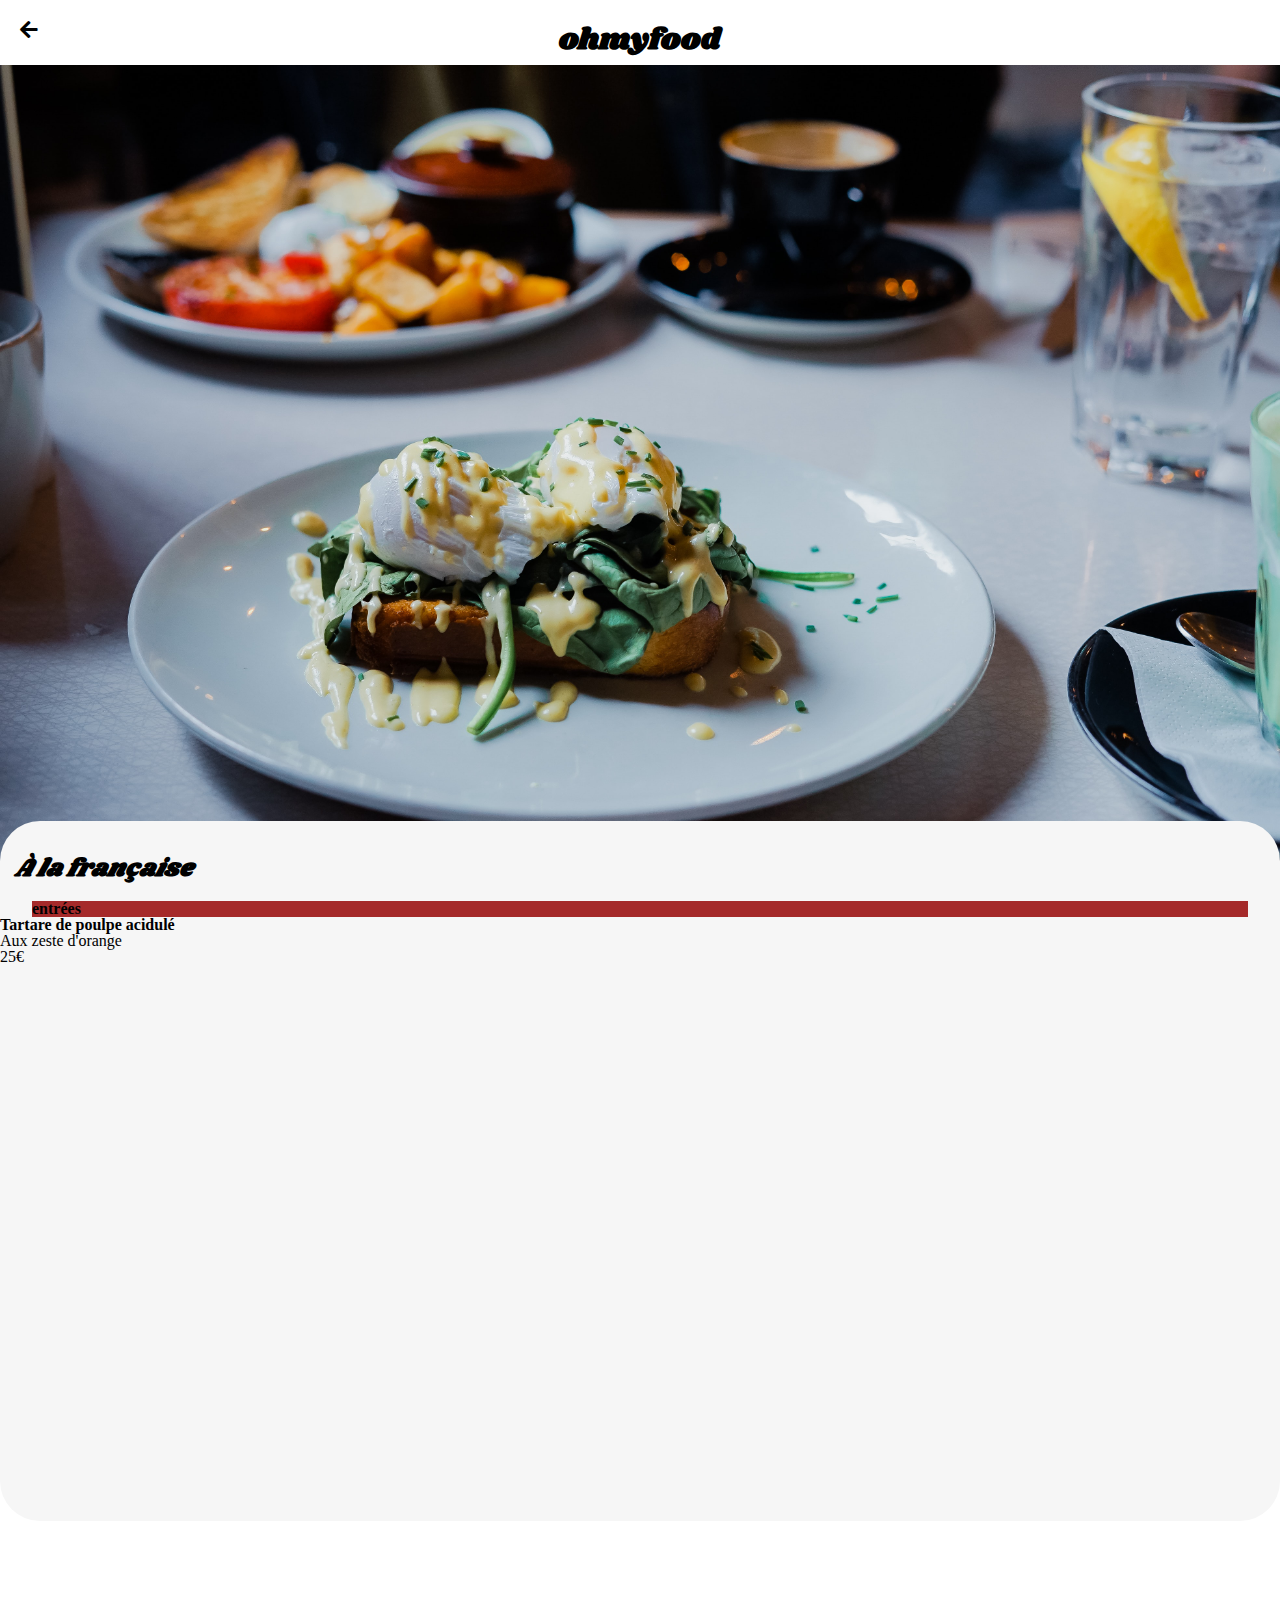
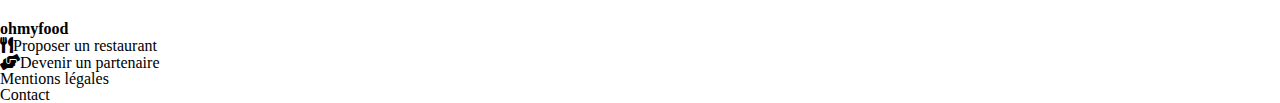
==== menu-1.html @ f383350e "--- Auto-Git Commit ---" ====
<!DOCTYPE html>
<html lang="en">
<head>
    <meta charset="UTF-8">
    <meta http-equiv="X-UA-Compatible" content="IE=edge">
    <meta name="viewport" content="width=device-width, initial-scale=1.0">
    <title>à la française</title>
    <link rel="stylesheet" href="./fa/css/all.css">
    <link rel="stylesheet" href="./reset.css">
    <link rel="stylesheet" href="./style1.css">
</head>
<body>
    <header>
        <a href="index.html"><i class="fas fa-arrow-left"></i></a>
        <h1>ohmyfood</h1>
    </header>
        <div class="banniere-image">
            <img src="./images/restaurants/toa-heftiba-DQKerTsQwi0-unsplash.jpg" alt="">
        </div>
        <main>
            <h2>à la française</h2>
            <div class="menu">
                <div class="entree">
                    <h3>entrées</h3>
                    <div class="tartare">
                        <h4>Tartare de poulpe acidulé</h4>
                        <p>Aux zeste d'orange</p>
                        <span>25€</span>
                    </div>
                    <div class="veloute"></div>
                    <div class="soupe"></div>
                </div>
                <div class="plat">
                    <div class="coquille"></div>
                    <div class="magret"></div>
                    <div class="pigeon"></div>
                </div>
                <div class="dessert">
                    <div class="petale"></div>
                    <div class="fondant"></div>
                    <div class="millefeuille"></div>
                </div>
            </div>
        </main>
        
            <footer>
                <h2>ohmyfood</h2>
                <ul>
                    <a href="#"><li> <i class='fas fa-utensils'></i>Proposer un restaurant</li></a>
                    <a href=""><li> <i class='fas fa-hands-helping'></i>Devenir un partenaire</li></a>
                    <a href=""><li>Mentions légales</li></a>
                    <a href=""><li>Contact</li></a>
                </ul>
        
            </footer>
        
    
</body>
</html>
---- style1.css ----
@font-face {
  font-family: "shirikhand";
  src: url(./font/Shrikhand-Regular.ttf);
}

@font-face {
  font-family: "Roboto-black";
  src: url(./font/Roboto-Black.ttf);
}

@font-face {
  font-family: "Roboto-blackitalic";
  src: url(./font/Roboto-BlackItalic.ttf);
}

@font-face {
  font-family: "Roboto-bold";
  src: url(./font/Roboto-Bold.ttf);
}

@font-face {
  font-family: "Roboto-bolditalic";
  src: url(./font/Roboto-BoldItalic.ttf);
}

@font-face {
  font-family: "Roboto-italic";
  src: url(./font/Roboto-Italic.ttf);
}

@font-face {
  font-family: "Roboto-light";
  src: url(./font/Roboto-Light.ttf);
}

@font-face {
  font-family: "Roboto-lightitalic";
  src: url(./font/Roboto-LightItalic.ttf);
}

@font-face {
  font-family: "Roboto-medium";
  src: url(./font/Roboto-Medium.ttf);
}

@font-face {
  font-family: "Roboto-mediumitalic";
  src: url(./font/Roboto-MediumItalic.ttf);
}

@font-face {
  font-family: "Roboto-regular";
  src: url(./font/Roboto-Regular.ttf);
}

@font-face {
  font-family: "Roboto-thin";
  src: url(./font/Roboto-Thin.ttf);
}

@font-face {
  font-family: "Roboto-thinitalic";
  src: url(./font/Roboto-ThinItalic.ttf);
}

a {
  text-decoration: none;
  color: black;
}

header {
  width: 100%;
  position: relative;
}

header h1 {
  font-family: "shirikhand";
  font-size: 30px;
  text-align: center;
  padding-top: 25px;
  padding-bottom: 10px;
}

header i {
  display: block;
  font-size: 20px;
  left: 20px;
  top: 20px;
  position: absolute;
}

div.banniere-image {
  width: 100%;
}

div.banniere-image img {
  width: 100%;
}

main {
  width: 100%;
  height: 700px;
  background-color: #f6f6f6;
  position: relative;
  top: -100px;
  border-radius: 40px;
}

main h2 {
  font-family: 'shirikhand';
  font-size: 25px;
  font-style: italic;
  padding-top: 35px;
  padding-left: 15px;
}

main h2::first-letter {
  text-transform: capitalize;
}

main .menu {
  margin-top: 20px;
}

main .menu .entree h3 {
  width: 95%;
  margin: 0 auto;
  background-color: brown;
}
/*# sourceMappingURL=style1.css.map */
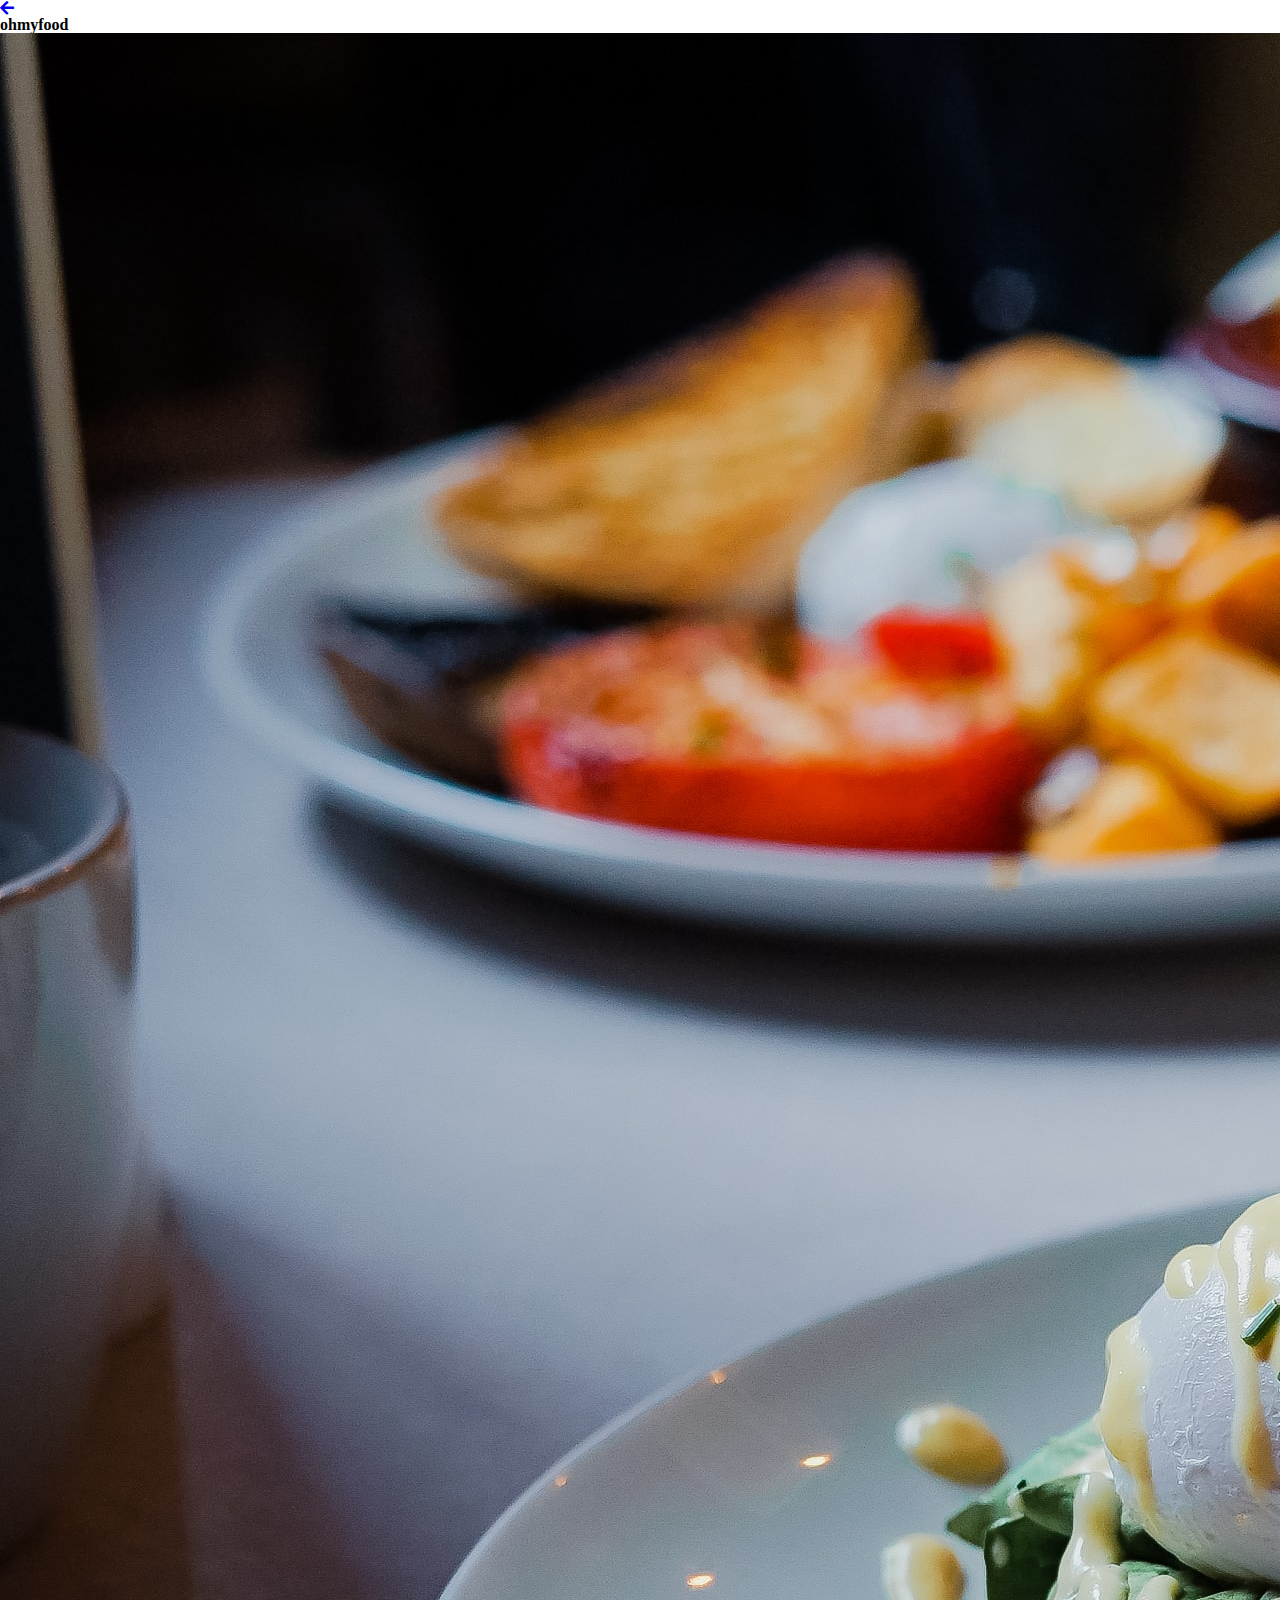
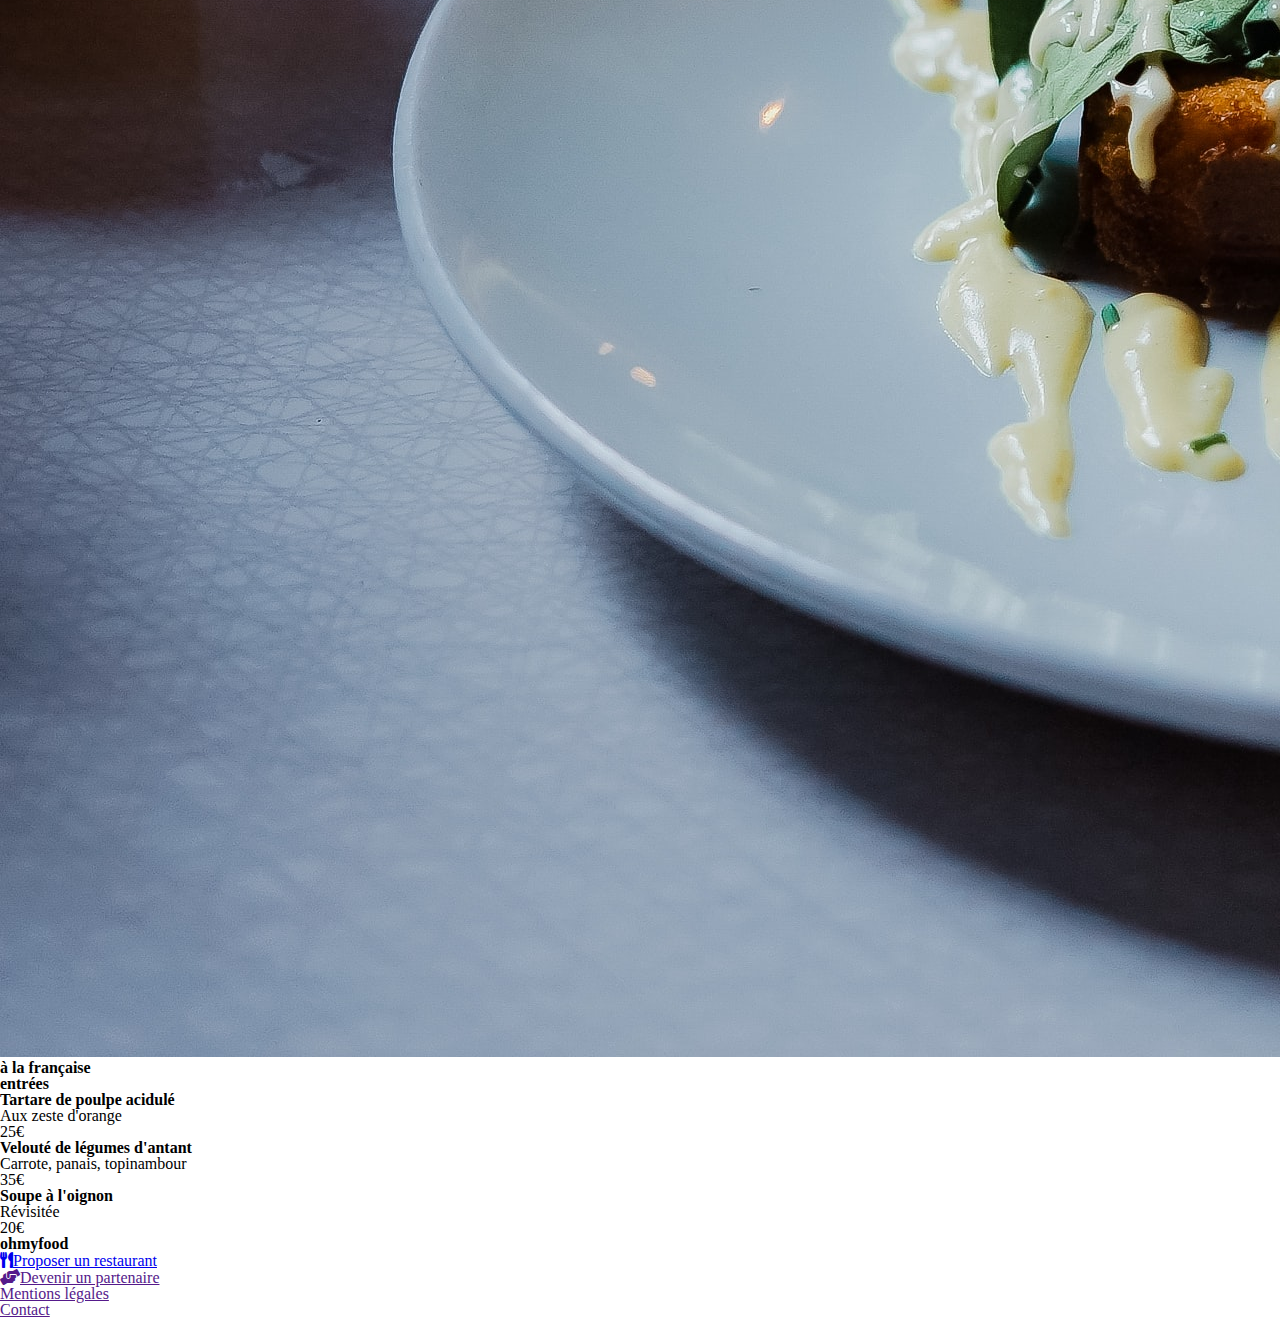
==== commit bb9a6428: "--- Auto-Git Commit ---" ====
--- a/menu-1.html
+++ b/menu-1.html
@@ -27,8 +27,16 @@
                         <p>Aux zeste d'orange</p>
                         <span>25€</span>
                     </div>
-                    <div class="veloute"></div>
-                    <div class="soupe"></div>
+                    <div class="veloute">
+                        <h4>Velouté de légumes d'antant</h4>
+                        <p>Carrote, panais, topinambour</p>
+                        <span>35€</span>
+                    </div>
+                    <div class="soupe">
+                        <h4>Soupe à l'oignon</h4>
+                        <p>Révisitée</p>
+                        <span>20€</span>
+                    </div>
                 </div>
                 <div class="plat">
                     <div class="coquille"></div>
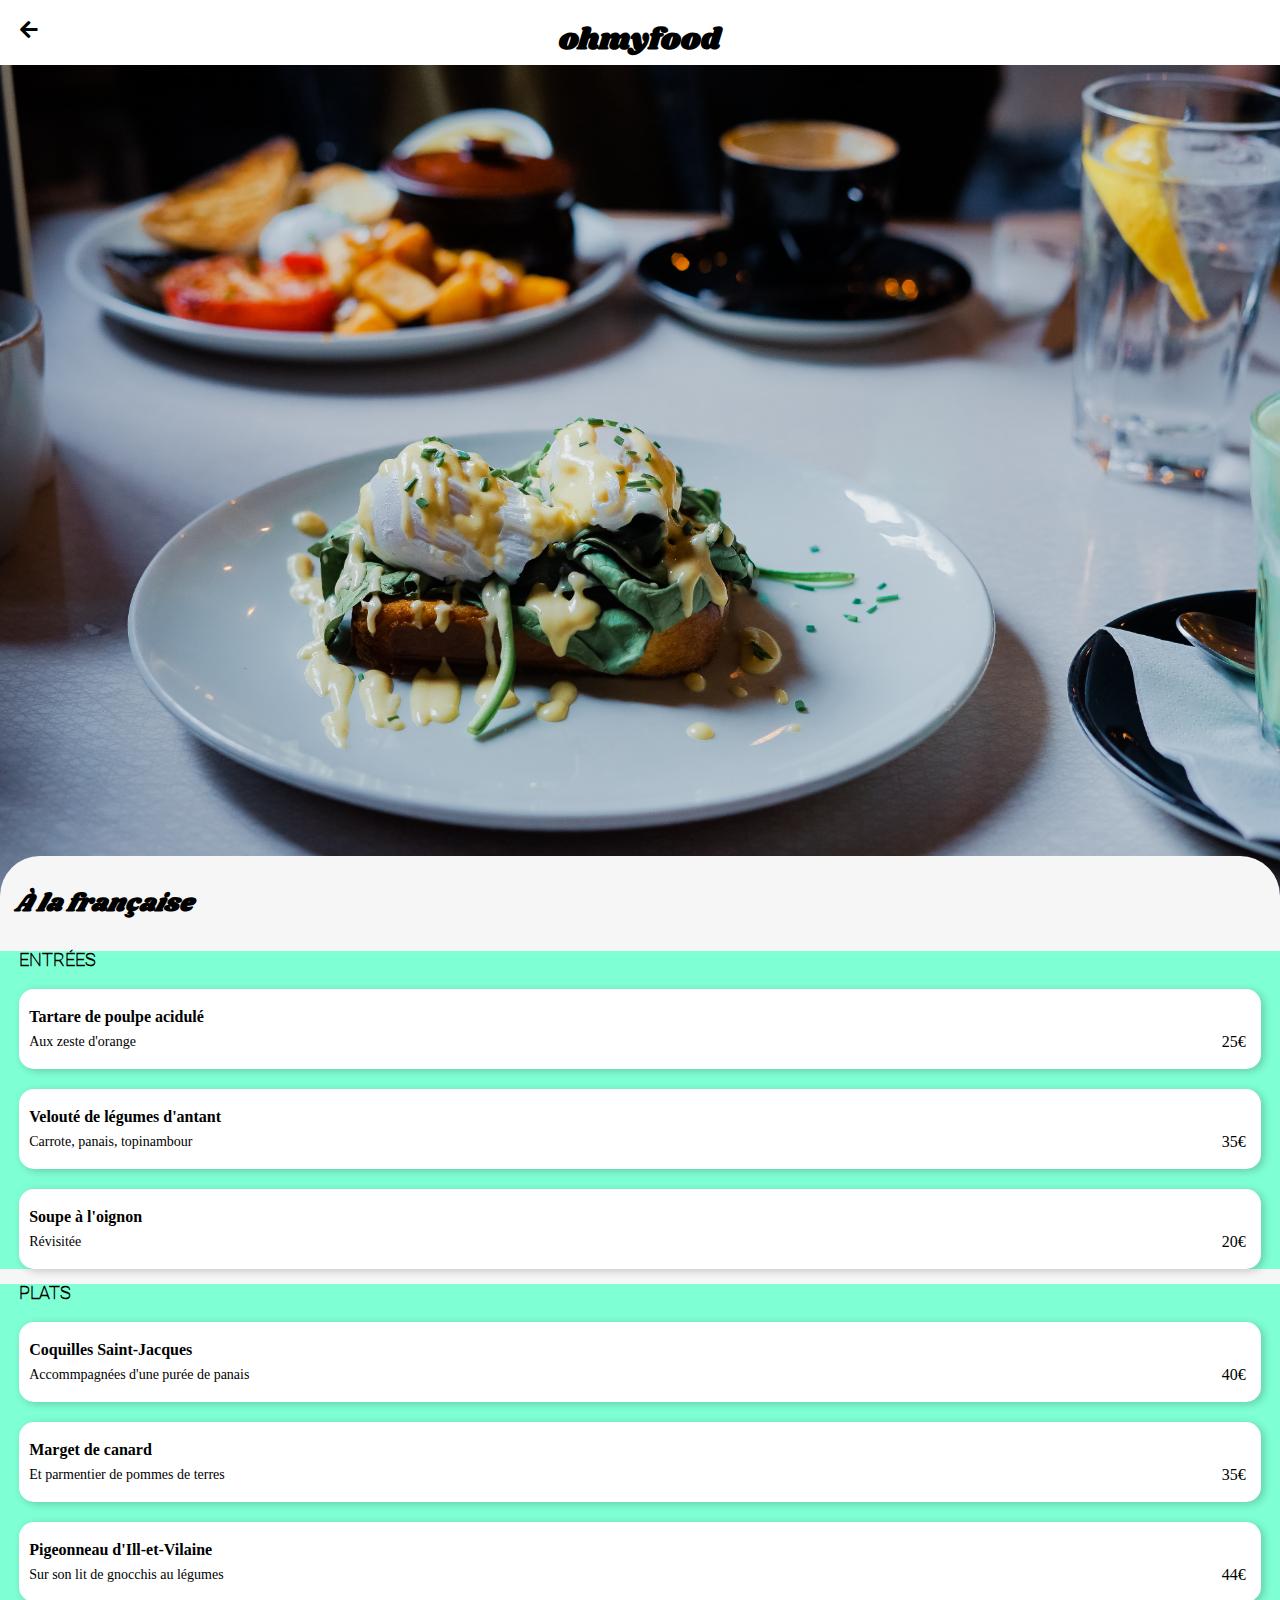
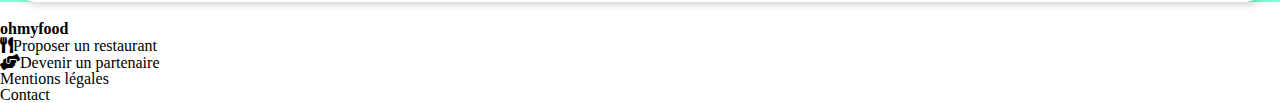
==== commit a6255b18: "--- Auto-Git Commit ---" ====
--- a/menu-1.html
+++ b/menu-1.html
@@ -22,26 +22,42 @@
             <div class="menu">
                 <div class="entree">
                     <h3>entrées</h3>
-                    <div class="tartare">
+                    <div class="first">
                         <h4>Tartare de poulpe acidulé</h4>
                         <p>Aux zeste d'orange</p>
                         <span>25€</span>
                     </div>
-                    <div class="veloute">
+                    <div class="second">
                         <h4>Velouté de légumes d'antant</h4>
                         <p>Carrote, panais, topinambour</p>
                         <span>35€</span>
                     </div>
-                    <div class="soupe">
+                    <div class="third">
                         <h4>Soupe à l'oignon</h4>
                         <p>Révisitée</p>
                         <span>20€</span>
                     </div>
                 </div>
                 <div class="plat">
-                    <div class="coquille"></div>
-                    <div class="magret"></div>
-                    <div class="pigeon"></div>
+                    <div class="coquille">
+                        <h3>PLATS</h3>
+                        <div class="first">
+                            <h4>Coquilles Saint-Jacques</h4>
+                            <p>Accommpagnées d'une purée de panais</p>
+                            <span>40€</span>
+                        </div>
+                        <div class="second">
+                            <h4>Marget de canard</h4>
+                            <p>Et parmentier de pommes de terres</p>
+                            <span>35€</span>
+                        </div>
+                        <div class="third">
+                            <h4>Pigeonneau d'Ill-et-Vilaine</h4>
+                            <p>Sur son lit de gnocchis au légumes</p>
+                            <span>44€</span>
+                        </div>
+                    </div>
+                    
                 </div>
                 <div class="dessert">
                     <div class="petale"></div>
--- a/style1.css
+++ b/style1.css
@@ -0,0 +1,171 @@
+@font-face {
+  font-family: "shirikhand";
+  src: url(./font/Shrikhand-Regular.ttf);
+}
+
+@font-face {
+  font-family: "Roboto-black";
+  src: url(./font/Roboto-Black.ttf);
+}
+
+@font-face {
+  font-family: "Roboto-blackitalic";
+  src: url(./font/Roboto-BlackItalic.ttf);
+}
+
+@font-face {
+  font-family: "Roboto-bold";
+  src: url(./font/Roboto-Bold.ttf);
+}
+
+@font-face {
+  font-family: "Roboto-bolditalic";
+  src: url(./font/Roboto-BoldItalic.ttf);
+}
+
+@font-face {
+  font-family: "Roboto-italic";
+  src: url(./font/Roboto-Italic.ttf);
+}
+
+@font-face {
+  font-family: "Roboto-light";
+  src: url(./font/Roboto-Light.ttf);
+}
+
+@font-face {
+  font-family: "Roboto-lightitalic";
+  src: url(./font/Roboto-LightItalic.ttf);
+}
+
+@font-face {
+  font-family: "Roboto-medium";
+  src: url(./font/Roboto-Medium.ttf);
+}
+
+@font-face {
+  font-family: "Roboto-mediumitalic";
+  src: url(./font/Roboto-MediumItalic.ttf);
+}
+
+@font-face {
+  font-family: "Roboto-regular";
+  src: url(./font/Roboto-Regular.ttf);
+}
+
+@font-face {
+  font-family: "Roboto-thin";
+  src: url(./font/Roboto-Thin.ttf);
+}
+
+@font-face {
+  font-family: "Roboto-thinitalic";
+  src: url(./font/Roboto-ThinItalic.ttf);
+}
+
+a {
+  text-decoration: none;
+  color: black;
+}
+
+header {
+  width: 100%;
+  position: relative;
+}
+
+header h1 {
+  font-family: "shirikhand";
+  font-size: 30px;
+  text-align: center;
+  padding-top: 25px;
+  padding-bottom: 10px;
+}
+
+header i {
+  display: block;
+  font-size: 20px;
+  left: 20px;
+  top: 20px;
+  position: absolute;
+}
+
+div.banniere-image {
+  width: 100%;
+}
+
+div.banniere-image img {
+  width: 100%;
+}
+
+main {
+  width: 100%;
+  height: 700px;
+  background-color: #f6f6f6;
+  position: relative;
+  top: -65px;
+  border-radius: 40px;
+}
+
+main h2 {
+  font-family: 'shirikhand';
+  font-size: 25px;
+  font-style: italic;
+  padding-top: 35px;
+  padding-left: 15px;
+}
+
+main h2::first-letter {
+  text-transform: capitalize;
+}
+
+main .menu {
+  margin-top: 35px;
+}
+
+main .menu .entree, main .menu .plat {
+  background-color: aquamarine;
+}
+
+main .menu .entree h3, main .menu .plat h3 {
+  width: 97%;
+  margin: 0 auto;
+  text-transform: uppercase;
+  font-family: 'Roboto-thin';
+  font-size: 18px;
+}
+
+main .menu .entree .first, main .menu .plat .first, main .menu .entree .second, main .menu .plat .second, main .menu .entree .third, main .menu .plat .third {
+  width: 97%;
+  background-color: #fff;
+  margin: 0 auto;
+  text-indent: 10px;
+  padding-top: 15px;
+  padding-bottom: 15px;
+  margin-top: 20px;
+  position: relative;
+  line-height: 25px;
+  border-radius: 15px;
+  -webkit-box-shadow: 3px 2px 8px rgba(0, 0, 0, 0.2);
+          box-shadow: 3px 2px 8px rgba(0, 0, 0, 0.2);
+  margin-bottom: 15px;
+}
+
+main .menu .entree .first h4, main .menu .plat .first h4, main .menu .entree .second h4, main .menu .plat .second h4, main .menu .entree .third h4, main .menu .plat .third h4 {
+  font-family: "riboto-black";
+  font-size: 16px;
+}
+
+main .menu .entree .first p, main .menu .plat .first p, main .menu .entree .second p, main .menu .plat .second p, main .menu .entree .third p, main .menu .plat .third p {
+  font-family: "riboto-thin";
+  font-size: 14px;
+}
+
+main .menu .entree .first span, main .menu .plat .first span, main .menu .entree .second span, main .menu .plat .second span, main .menu .entree .third span, main .menu .plat .third span {
+  display: block;
+  position: absolute;
+  top: 40px;
+  right: 15px;
+  font-size: 16px;
+  font-family: "riboto-thin";
+}
+/*# sourceMappingURL=style1.css.map */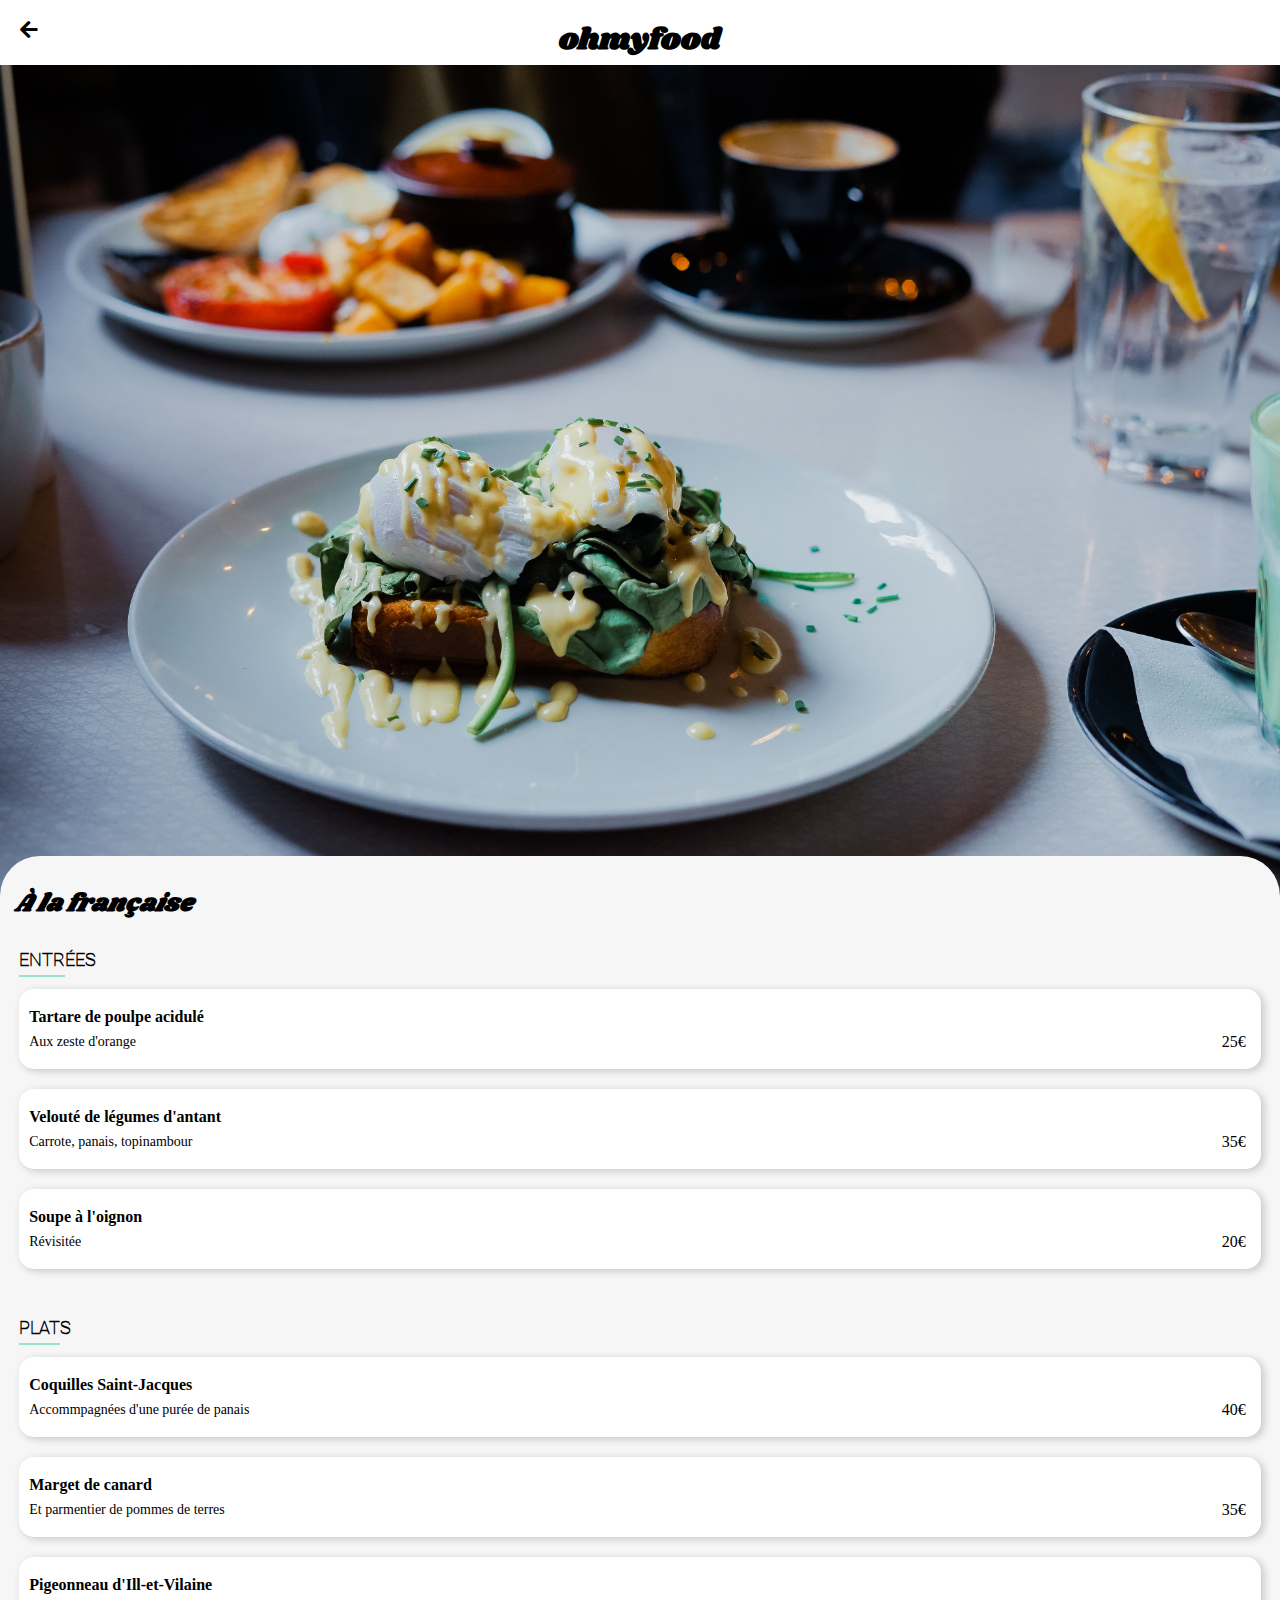
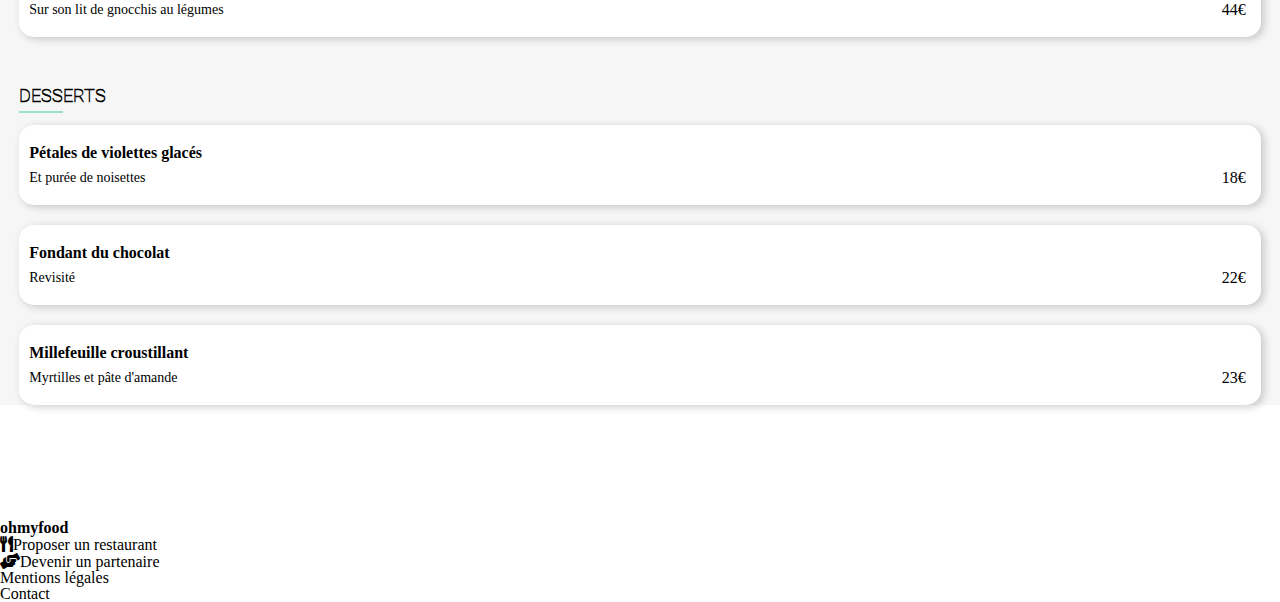
==== commit e10512b5: "--- Auto-Git Commit ---" ====
--- a/menu-1.html
+++ b/menu-1.html
@@ -21,7 +21,7 @@
             <h2>à la française</h2>
             <div class="menu">
                 <div class="entree">
-                    <h3>entrées</h3>
+                    <h3><span>entr</span>ées</h3>
                     <div class="first">
                         <h4>Tartare de poulpe acidulé</h4>
                         <p>Aux zeste d'orange</p>
@@ -40,7 +40,7 @@
                 </div>
                 <div class="plat">
                     <div class="coquille">
-                        <h3>PLATS</h3>
+                        <h3><span>PLAT</span>S</h3>
                         <div class="first">
                             <h4>Coquilles Saint-Jacques</h4>
                             <p>Accommpagnées d'une purée de panais</p>
@@ -60,9 +60,22 @@
                     
                 </div>
                 <div class="dessert">
-                    <div class="petale"></div>
-                    <div class="fondant"></div>
-                    <div class="millefeuille"></div>
+                    <h3><span>DESS</span>ERTS</h3>
+                    <div class="first">
+                        <h4>Pétales de violettes glacés </h4>
+                        <p>Et purée de noisettes</p>
+                        <span>18€</span>
+                    </div>
+                    <div class="second">
+                        <h4>Fondant du chocolat</h4>
+                        <p>Revisité</p>
+                        <span>22€</span>
+                    </div>
+                    <div class="third">
+                        <h4>Millefeuille croustillant</h4>
+                        <p>Myrtilles et pâte d'amande</p>
+                        <span>23€</span>
+                    </div>
                 </div>
             </div>
         </main>
--- a/style1.css
+++ b/style1.css
@@ -99,7 +99,6 @@
 
 main {
   width: 100%;
-  height: 700px;
   background-color: #f6f6f6;
   position: relative;
   top: -65px;
@@ -122,11 +121,12 @@
   margin-top: 35px;
 }
 
-main .menu .entree, main .menu .plat {
-  background-color: aquamarine;
+main .menu .entree, main .menu .plat, main .menu .dessert {
+  background-color: #f6f6f6;
+  margin-bottom: 50px;
 }
 
-main .menu .entree h3, main .menu .plat h3 {
+main .menu .entree h3, main .menu .plat h3, main .menu .dessert h3 {
   width: 97%;
   margin: 0 auto;
   text-transform: uppercase;
@@ -134,7 +134,12 @@
   font-size: 18px;
 }
 
-main .menu .entree .first, main .menu .plat .first, main .menu .entree .second, main .menu .plat .second, main .menu .entree .third, main .menu .plat .third {
+main .menu .entree h3 span, main .menu .plat h3 span, main .menu .dessert h3 span {
+  border-bottom: 2px solid #99E2D0;
+  padding-bottom: 5px;
+}
+
+main .menu .entree .first, main .menu .plat .first, main .menu .dessert .first, main .menu .entree .second, main .menu .plat .second, main .menu .dessert .second, main .menu .entree .third, main .menu .plat .third, main .menu .dessert .third {
   width: 97%;
   background-color: #fff;
   margin: 0 auto;
@@ -150,22 +155,22 @@
   margin-bottom: 15px;
 }
 
-main .menu .entree .first h4, main .menu .plat .first h4, main .menu .entree .second h4, main .menu .plat .second h4, main .menu .entree .third h4, main .menu .plat .third h4 {
+main .menu .entree .first h4, main .menu .plat .first h4, main .menu .dessert .first h4, main .menu .entree .second h4, main .menu .plat .second h4, main .menu .dessert .second h4, main .menu .entree .third h4, main .menu .plat .third h4, main .menu .dessert .third h4 {
   font-family: "riboto-black";
   font-size: 16px;
 }
 
-main .menu .entree .first p, main .menu .plat .first p, main .menu .entree .second p, main .menu .plat .second p, main .menu .entree .third p, main .menu .plat .third p {
+main .menu .entree .first p, main .menu .plat .first p, main .menu .dessert .first p, main .menu .entree .second p, main .menu .plat .second p, main .menu .dessert .second p, main .menu .entree .third p, main .menu .plat .third p, main .menu .dessert .third p {
   font-family: "riboto-thin";
   font-size: 14px;
 }
 
-main .menu .entree .first span, main .menu .plat .first span, main .menu .entree .second span, main .menu .plat .second span, main .menu .entree .third span, main .menu .plat .third span {
+main .menu .entree .first span, main .menu .plat .first span, main .menu .dessert .first span, main .menu .entree .second span, main .menu .plat .second span, main .menu .dessert .second span, main .menu .entree .third span, main .menu .plat .third span, main .menu .dessert .third span {
   display: block;
   position: absolute;
   top: 40px;
   right: 15px;
   font-size: 16px;
-  font-family: "riboto-thin";
+  font-family: "riboto-black";
 }
 /*# sourceMappingURL=style1.css.map */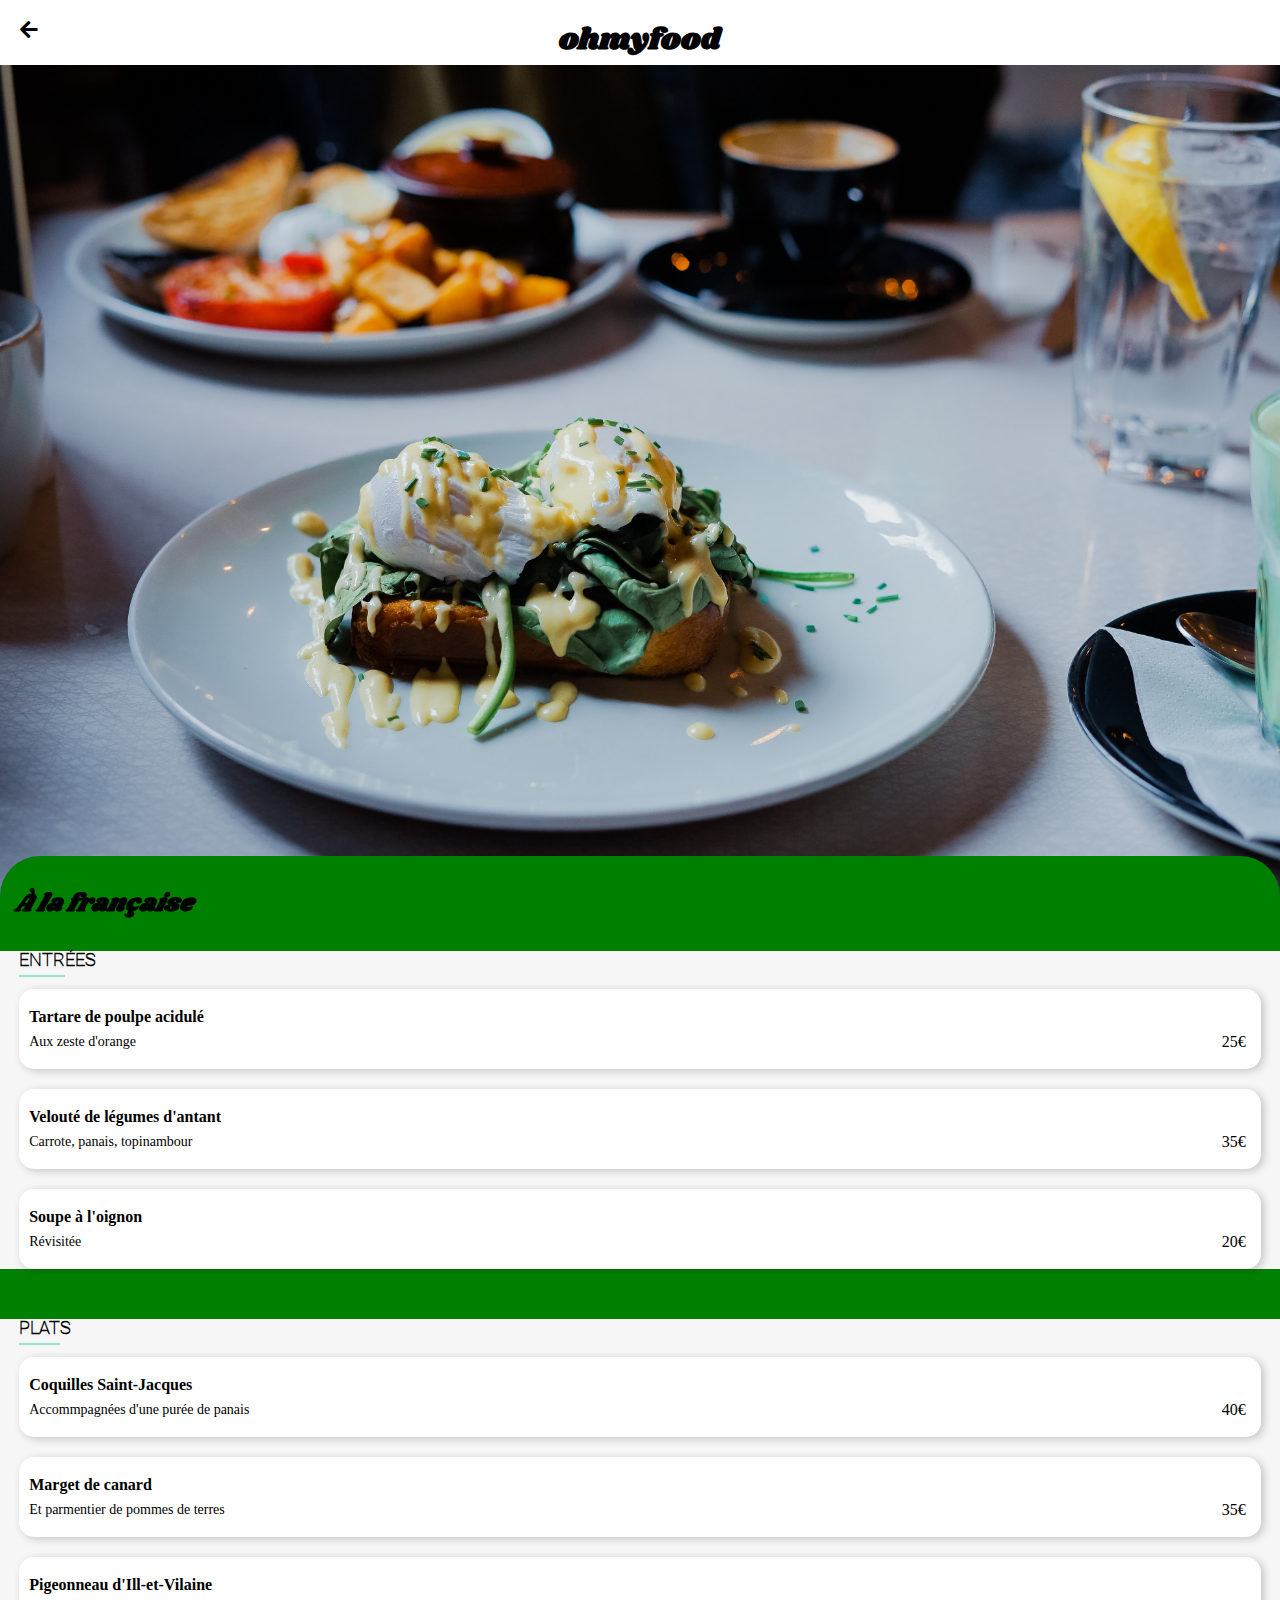
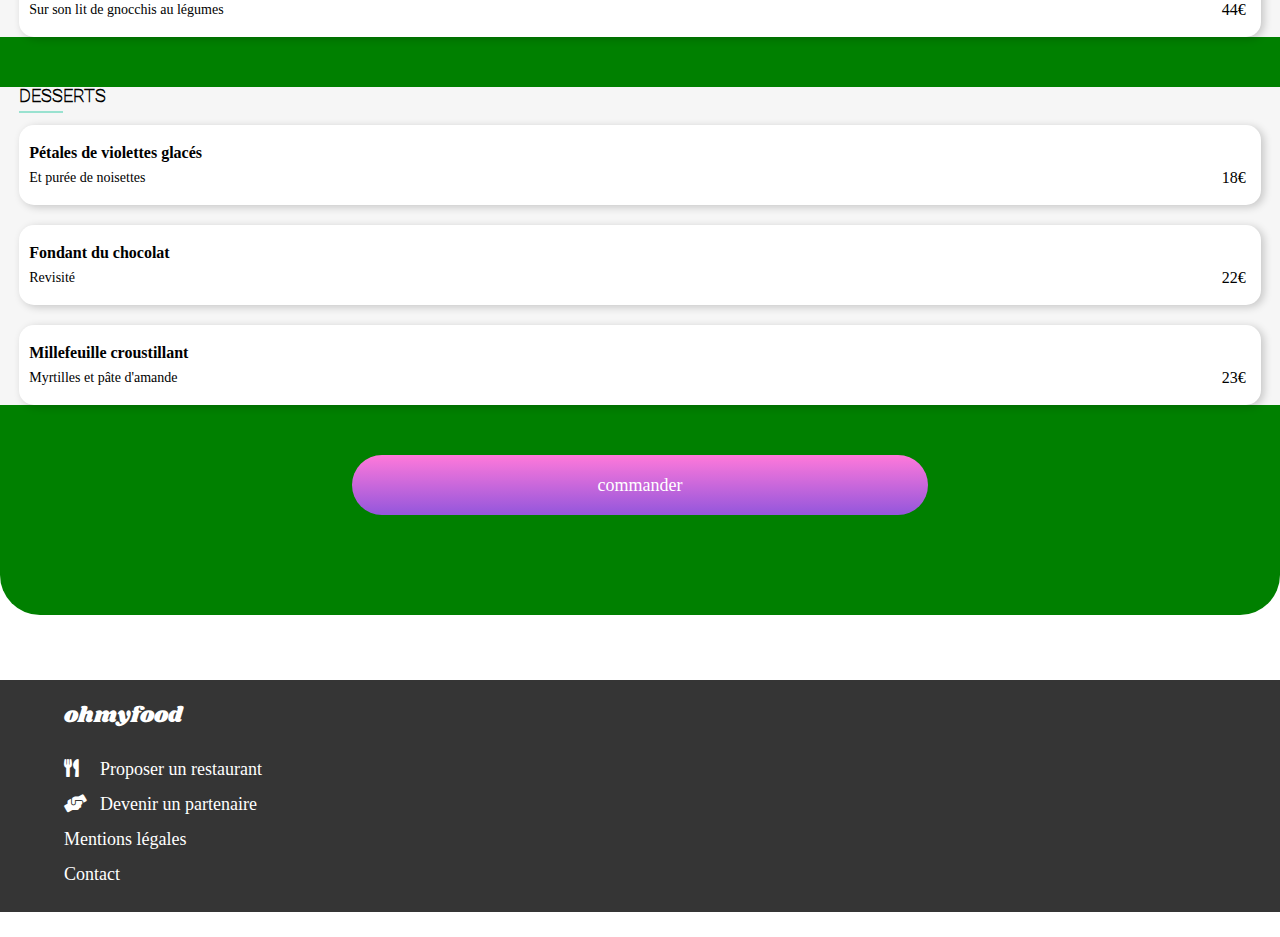
==== commit e0bbf325: "--- Auto-Git Commit ---" ====
--- a/menu-1.html
+++ b/menu-1.html
@@ -77,6 +77,9 @@
                         <span>23€</span>
                     </div>
                 </div>
+                <div class="button">
+                    <p>commander</p>
+                </div>
             </div>
         </main>
         
--- a/style1.css
+++ b/style1.css
@@ -99,10 +99,11 @@
 
 main {
   width: 100%;
-  background-color: #f6f6f6;
+  background-color: green;
   position: relative;
   top: -65px;
   border-radius: 40px;
+  padding-bottom: 100px;
 }
 
 main h2 {
@@ -173,4 +174,59 @@
   font-size: 16px;
   font-family: "riboto-black";
 }
+
+main .button {
+  width: 45%;
+  height: 60px;
+  background-color: #FF79DA;
+  margin: 0 auto;
+  text-align: center;
+  line-height: 60px;
+  border-radius: 40px;
+  font-family: "riboto-bold";
+  background: -webkit-gradient(linear, left top, left bottom, from(#FF79DA), to(#9356DC));
+  background: linear-gradient(180deg, #FF79DA, #9356DC);
+  color: white;
+  font-size: 18px;
+}
+
+footer {
+  width: 100%;
+  background-color: #353535;
+  margin: 0 auto;
+  color: #fff;
+  margin-top: 0px;
+  margin-bottom: 25px;
+  padding-bottom: 20px;
+}
+
+footer a {
+  color: #fff;
+}
+
+footer h2 {
+  font-family: 'shirikhand';
+  font-size: 22px;
+  font-weight: 200;
+  padding: 25px 0;
+  margin: 0 auto;
+  width: 90%;
+}
+
+footer ul {
+  width: 90%;
+  margin: 0 auto;
+  font-family: 'riboto-medium';
+  font-size: 18px;
+}
+
+footer ul li {
+  line-height: 35px;
+}
+
+footer ul li i {
+  display: inline-block;
+  width: 20px;
+  margin-right: 16px;
+}
 /*# sourceMappingURL=style1.css.map */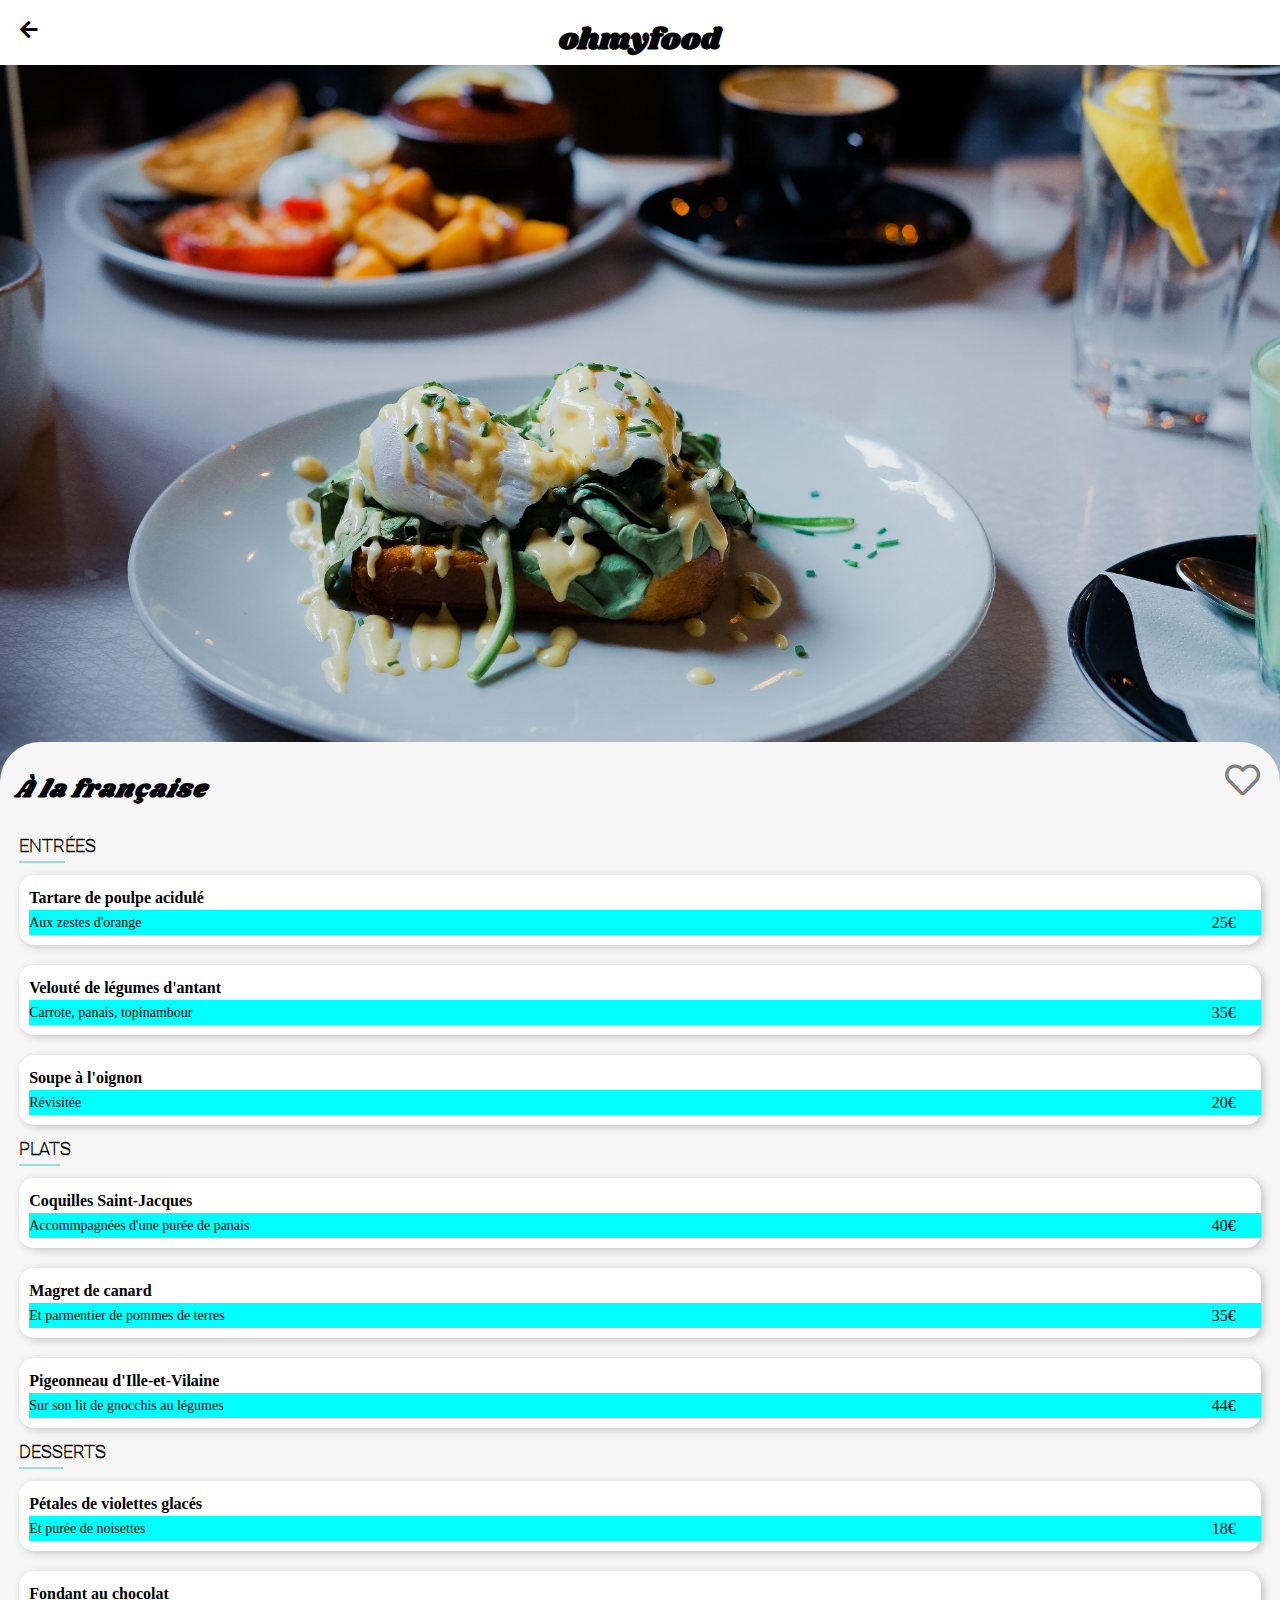
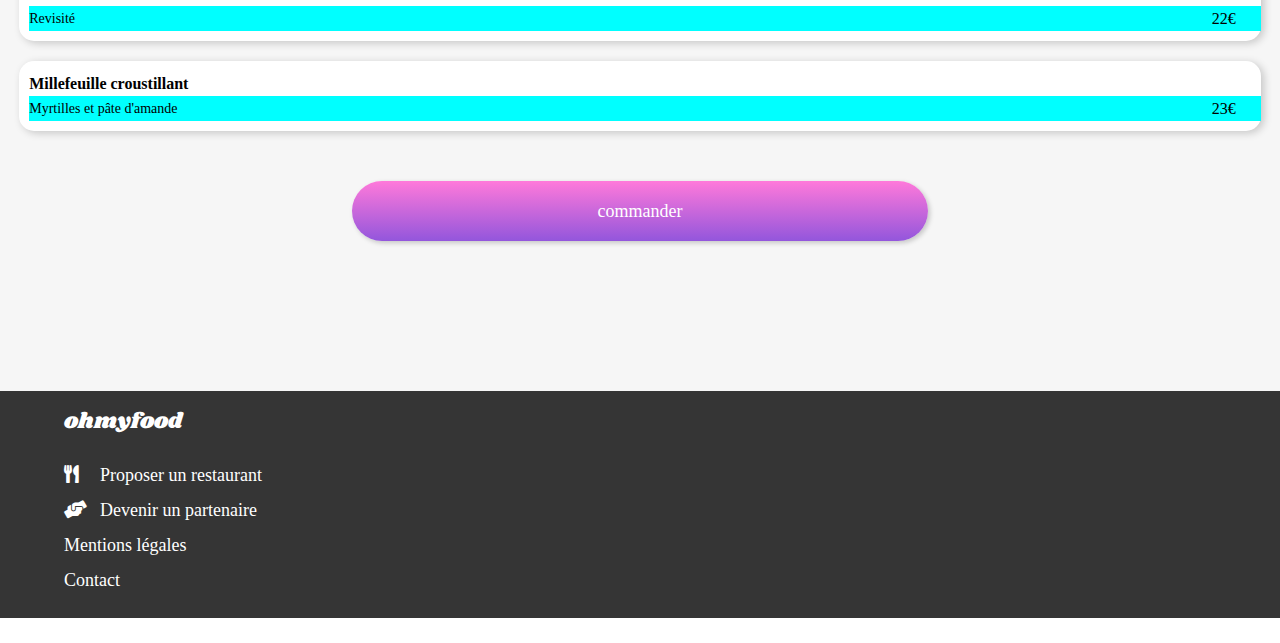
==== commit 33d545a9: "--- Auto-Git Commit ---" ====
--- a/menu-1.html
+++ b/menu-1.html
@@ -1,5 +1,6 @@
 <!DOCTYPE html>
 <html lang="en">
+
 <head>
     <meta charset="UTF-8">
     <meta http-equiv="X-UA-Compatible" content="IE=edge">
@@ -9,91 +10,139 @@
     <link rel="stylesheet" href="./reset.css">
     <link rel="stylesheet" href="./style1.css">
 </head>
+
 <body>
     <header>
         <a href="index.html"><i class="fas fa-arrow-left"></i></a>
         <h1>ohmyfood</h1>
     </header>
-        <div class="banniere-image">
-            <img src="./images/restaurants/toa-heftiba-DQKerTsQwi0-unsplash.jpg" alt="">
-        </div>
-        <main>
-            <h2>à la française</h2>
-            <div class="menu">
-                <div class="entree">
-                    <h3><span>entr</span>ées</h3>
-                    <div class="first">
+    <div class="banniere-image">
+        <img src="./images/restaurants/toa-heftiba-DQKerTsQwi0-unsplash.jpg" alt="">
+    </div>
+    <main>
+        <h2>à la française</h2>
+
+        <span class='heart'><i class="far fa-heart vide"></i></span>
+        <span class='heart'><i class="fas fa-heart solid"></i></span>
+        <div class="menu">
+            <div class="entree">
+                <h3><span>entr</span>ées</h3>
+                <div class="first">
+                    <div class="container_left">
                         <h4>Tartare de poulpe acidulé</h4>
-                        <p>Aux zeste d'orange</p>
-                        <span>25€</span>
+                        <div class="desc">
+                            <p>Aux zestes d'orange</p>
+                            <span>25€</span>
+                        </div>
                     </div>
-                    <div class="second">
+                    <div class="container_right"></div>
+                </div>
+                <div class="second">
+                    <div class="container_left">
                         <h4>Velouté de légumes d'antant</h4>
-                        <p>Carrote, panais, topinambour</p>
-                        <span>35€</span>
+                        <div class="desc">
+                            <p>Carrote, panais, topinambour</p>
+                            <span>35€</span>
+                        </div>
                     </div>
-                    <div class="third">
+                    <div class="container_right"></div>
+                </div>
+
+                <div class="third">
+                    <div class="container_left">
                         <h4>Soupe à l'oignon</h4>
-                        <p>Révisitée</p>
-                        <span>20€</span>
+                        <div class="desc">
+                            <p>Révisitée</p>
+                            <span>20€</span>
+                        </div>
                     </div>
+                    <div class="container_right"></div>
                 </div>
                 <div class="plat">
                     <div class="coquille">
                         <h3><span>PLAT</span>S</h3>
                         <div class="first">
-                            <h4>Coquilles Saint-Jacques</h4>
-                            <p>Accommpagnées d'une purée de panais</p>
-                            <span>40€</span>
+                            <div class="container_left">
+                                <h4>Coquilles Saint-Jacques</h4>
+                                <div class="desc">
+                                    <p>Accommpagnées d'une purée de panais</p>
+                                    <span>40€</span>
+                                </div>
+                            </div>
+                            <div class="container_right"></div>
                         </div>
                         <div class="second">
-                            <h4>Marget de canard</h4>
+                            <div class="container_left">
+                            <h4>Magret de canard</h4>
+                            <div class="desc">
                             <p>Et parmentier de pommes de terres</p>
-                            <span>35€</span>
+                            <span>35€</span></div></div>
+                            <div class="container_right"></div>
                         </div>
                         <div class="third">
-                            <h4>Pigeonneau d'Ill-et-Vilaine</h4>
+                            <div class="container_left">
+                            <h4>Pigeonneau d'Ille-et-Vilaine</h4>
+                            <div class="desc">
                             <p>Sur son lit de gnocchis au légumes</p>
-                            <span>44€</span>
+                            <span>44€</span></div>
                         </div>
+                        <div class="container_right"></div>
                     </div>
-                    
+
                 </div>
                 <div class="dessert">
                     <h3><span>DESS</span>ERTS</h3>
                     <div class="first">
+                        <div class="container_left">
                         <h4>Pétales de violettes glacés </h4>
+                        <div class="desc">
                         <p>Et purée de noisettes</p>
-                        <span>18€</span>
+                        <span>18€</span></div></div>
+                        <div class="container_right"></div>
                     </div>
                     <div class="second">
-                        <h4>Fondant du chocolat</h4>
+                        <div class="container_left">
+                        <h4>Fondant au chocolat</h4>
+                        <div class="desc">
                         <p>Revisité</p>
-                        <span>22€</span>
+                        <span>22€</span></div></div>
+                        <div class="container_right"></div>
                     </div>
                     <div class="third">
+                        <div class="container_left">
                         <h4>Millefeuille croustillant</h4>
+                        <div class="desc">
                         <p>Myrtilles et pâte d'amande</p>
-                        <span>23€</span>
+                        <span>23€</span></div></div>
+                        <div class="container_right"></div>
                     </div>
                 </div>
                 <div class="button">
                     <p>commander</p>
                 </div>
             </div>
-        </main>
-        
-            <footer>
-                <h2>ohmyfood</h2>
-                <ul>
-                    <a href="#"><li> <i class='fas fa-utensils'></i>Proposer un restaurant</li></a>
-                    <a href=""><li> <i class='fas fa-hands-helping'></i>Devenir un partenaire</li></a>
-                    <a href=""><li>Mentions légales</li></a>
-                    <a href=""><li>Contact</li></a>
-                </ul>
-        
-            </footer>
-        
-    
+    </main>
+
+    <footer>
+        <h2>ohmyfood</h2>
+        <ul>
+            <a href="#">
+                <li> <i class='fas fa-utensils'></i>Proposer un restaurant</li>
+            </a>
+            <a href="">
+                <li> <i class='fas fa-hands-helping'></i>Devenir un partenaire</li>
+            </a>
+            <a href="">
+                <li>Mentions légales</li>
+            </a>
+            <a href="">
+                <li>Contact</li>
+            </a>
+        </ul>
+
+    </footer>
+
+
 </body>
+
 </html>--- a/style1.css
+++ b/style1.css
@@ -91,19 +91,63 @@
 
 div.banniere-image {
   width: 100%;
+  position: relative;
+  background-color: rosybrown;
+}
+
+div.banniere-image::before {
+  content: "";
+  padding-top: 58%;
+  display: block;
 }
 
 div.banniere-image img {
-  width: 100%;
+  position: absolute;
+  width: 100%;
+  height: 100%;
+  -o-object-fit: cover;
+     object-fit: cover;
+  left: 0;
+  right: 0;
+  top: 0;
+  bottom: 0;
 }
 
 main {
   width: 100%;
-  background-color: green;
+  background-color: #f6f6f6;
   position: relative;
   top: -65px;
-  border-radius: 40px;
+  border-radius: 40px 40px 0 0;
   padding-bottom: 100px;
+}
+
+main span.heart i.vide {
+  position: absolute;
+  top: 20px;
+  right: 20px;
+  font-size: 35px;
+  color: grey;
+}
+
+main span.heart i.solid {
+  position: absolute;
+  top: 20px;
+  right: 20px;
+  font-size: 35px;
+  background: -webkit-gradient(linear, left top, left bottom, from(#FF79DA), to(#9356DC));
+  background: linear-gradient(to bottom, #FF79DA, #9356DC);
+  background-position-y: 80px;
+  background-repeat: no-repeat;
+  background-clip: text;
+  -webkit-background-clip: text;
+  color: transparent;
+  -webkit-transition: .5s ease-in-out;
+  transition: .5s ease-in-out;
+}
+
+main span.heart i.solid:hover {
+  background-position-y: 0;
 }
 
 main h2 {
@@ -112,6 +156,7 @@
   font-style: italic;
   padding-top: 35px;
   padding-left: 15px;
+  letter-spacing: 1px;
 }
 
 main h2::first-letter {
@@ -140,39 +185,57 @@
   padding-bottom: 5px;
 }
 
-main .menu .entree .first, main .menu .plat .first, main .menu .dessert .first, main .menu .entree .second, main .menu .plat .second, main .menu .dessert .second, main .menu .entree .third, main .menu .plat .third, main .menu .dessert .third {
+main .menu .entree .first, main .menu .plat .first, main .menu .dessert .first, main .menu .entree .second, main .menu .plat .second, main .menu .dessert .second, main .menu .entree .third, main .menu .plat .third, main .menu .dessert .third, main .menu .entree .forth, main .menu .plat .forth, main .menu .dessert .forth {
+  display: -webkit-box;
+  display: -ms-flexbox;
+  display: flex;
   width: 97%;
+  height: 70px;
+  -webkit-box-align: center;
+      -ms-flex-align: center;
+          align-items: center;
   background-color: #fff;
   margin: 0 auto;
-  text-indent: 10px;
-  padding-top: 15px;
-  padding-bottom: 15px;
   margin-top: 20px;
-  position: relative;
+  margin-bottom: 15px;
   line-height: 25px;
   border-radius: 15px;
   -webkit-box-shadow: 3px 2px 8px rgba(0, 0, 0, 0.2);
           box-shadow: 3px 2px 8px rgba(0, 0, 0, 0.2);
-  margin-bottom: 15px;
-}
-
-main .menu .entree .first h4, main .menu .plat .first h4, main .menu .dessert .first h4, main .menu .entree .second h4, main .menu .plat .second h4, main .menu .dessert .second h4, main .menu .entree .third h4, main .menu .plat .third h4, main .menu .dessert .third h4 {
+}
+
+main .menu .entree .first .container_left, main .menu .plat .first .container_left, main .menu .dessert .first .container_left, main .menu .entree .second .container_left, main .menu .plat .second .container_left, main .menu .dessert .second .container_left, main .menu .entree .third .container_left, main .menu .plat .third .container_left, main .menu .dessert .third .container_left, main .menu .entree .forth .container_left, main .menu .plat .forth .container_left, main .menu .dessert .forth .container_left {
+  width: 100%;
+  margin-left: 10px;
+}
+
+main .menu .entree .first .desc, main .menu .plat .first .desc, main .menu .dessert .first .desc, main .menu .entree .second .desc, main .menu .plat .second .desc, main .menu .dessert .second .desc, main .menu .entree .third .desc, main .menu .plat .third .desc, main .menu .dessert .third .desc, main .menu .entree .forth .desc, main .menu .plat .forth .desc, main .menu .dessert .forth .desc {
+  background-color: aqua;
+  display: -webkit-box;
+  display: -ms-flexbox;
+  display: flex;
+  -webkit-box-pack: justify;
+      -ms-flex-pack: justify;
+          justify-content: space-between;
+}
+
+main .menu .entree .first .desc h4, main .menu .plat .first .desc h4, main .menu .dessert .first .desc h4, main .menu .entree .second .desc h4, main .menu .plat .second .desc h4, main .menu .dessert .second .desc h4, main .menu .entree .third .desc h4, main .menu .plat .third .desc h4, main .menu .dessert .third .desc h4, main .menu .entree .forth .desc h4, main .menu .plat .forth .desc h4, main .menu .dessert .forth .desc h4 {
   font-family: "riboto-black";
   font-size: 16px;
-}
-
-main .menu .entree .first p, main .menu .plat .first p, main .menu .dessert .first p, main .menu .entree .second p, main .menu .plat .second p, main .menu .dessert .second p, main .menu .entree .third p, main .menu .plat .third p, main .menu .dessert .third p {
+  margin: 0 auto;
+}
+
+main .menu .entree .first .desc p, main .menu .plat .first .desc p, main .menu .dessert .first .desc p, main .menu .entree .second .desc p, main .menu .plat .second .desc p, main .menu .dessert .second .desc p, main .menu .entree .third .desc p, main .menu .plat .third .desc p, main .menu .dessert .third .desc p, main .menu .entree .forth .desc p, main .menu .plat .forth .desc p, main .menu .dessert .forth .desc p {
   font-family: "riboto-thin";
   font-size: 14px;
 }
 
-main .menu .entree .first span, main .menu .plat .first span, main .menu .dessert .first span, main .menu .entree .second span, main .menu .plat .second span, main .menu .dessert .second span, main .menu .entree .third span, main .menu .plat .third span, main .menu .dessert .third span {
+main .menu .entree .first .desc span, main .menu .plat .first .desc span, main .menu .dessert .first .desc span, main .menu .entree .second .desc span, main .menu .plat .second .desc span, main .menu .dessert .second .desc span, main .menu .entree .third .desc span, main .menu .plat .third .desc span, main .menu .dessert .third .desc span, main .menu .entree .forth .desc span, main .menu .plat .forth .desc span, main .menu .dessert .forth .desc span {
   display: block;
-  position: absolute;
-  top: 40px;
-  right: 15px;
   font-size: 16px;
   font-family: "riboto-black";
+  margin-right: 25px;
+  margin-left: 15px;
 }
 
 main .button {
@@ -188,6 +251,15 @@
   background: linear-gradient(180deg, #FF79DA, #9356DC);
   color: white;
   font-size: 18px;
+  -webkit-box-shadow: 2px 2px 5px rgba(0, 0, 0, 0.2);
+          box-shadow: 2px 2px 5px rgba(0, 0, 0, 0.2);
+}
+
+main .button:hover {
+  background: -webkit-gradient(linear, left top, left bottom, from(#fface8), to(#ae80e5));
+  background: linear-gradient(180deg, #fface8, #ae80e5);
+  -webkit-box-shadow: 2px 2px 5px rgba(0, 0, 0, 0.6);
+          box-shadow: 2px 2px 5px rgba(0, 0, 0, 0.6);
 }
 
 footer {
@@ -195,7 +267,7 @@
   background-color: #353535;
   margin: 0 auto;
   color: #fff;
-  margin-top: 0px;
+  margin-top: -70px;
   margin-bottom: 25px;
   padding-bottom: 20px;
 }
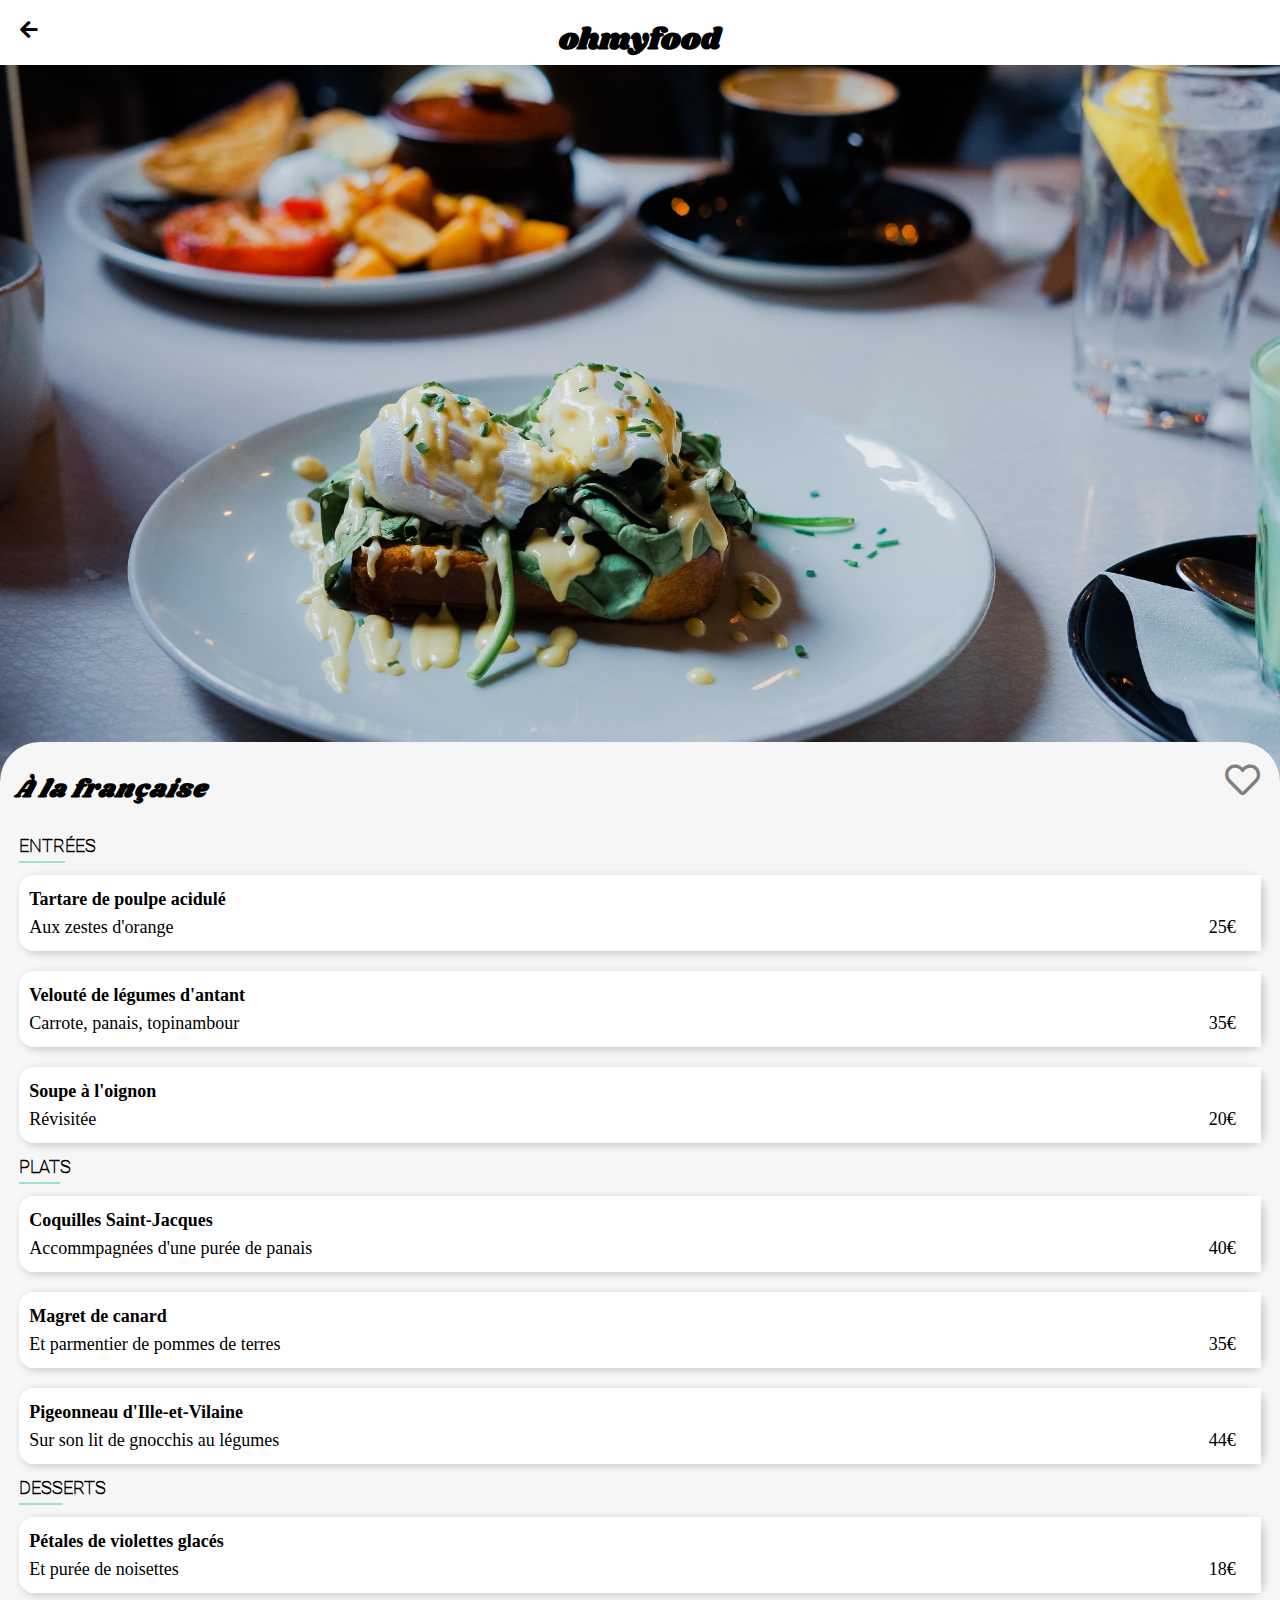
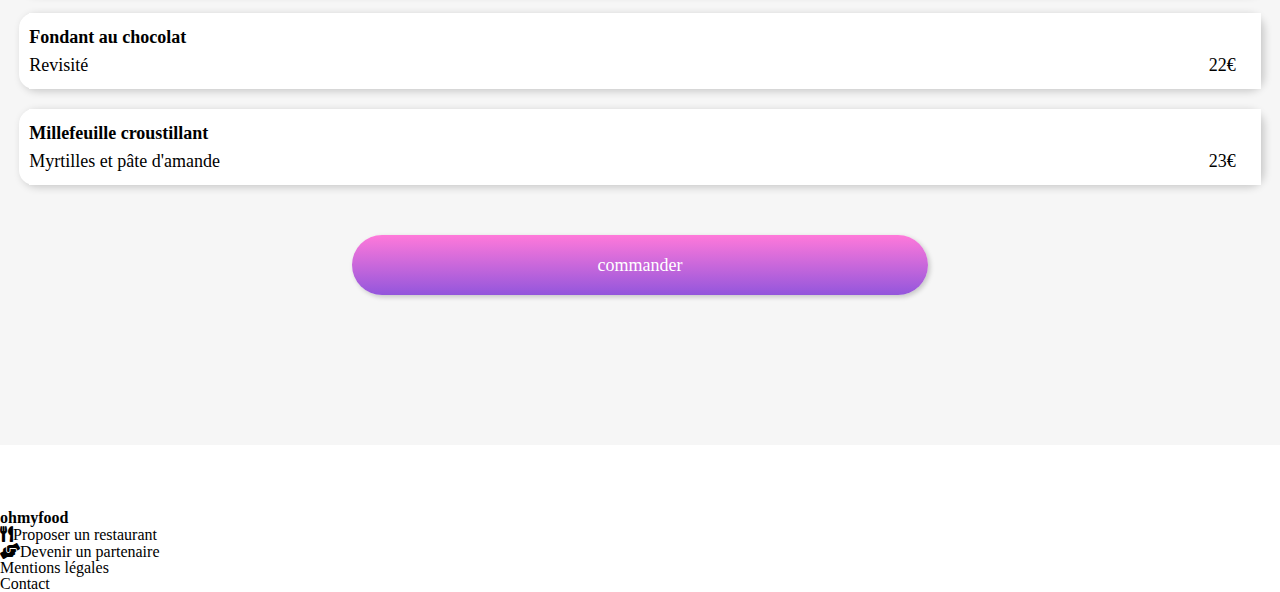
==== commit 75b68d88: "--- Auto-Git Commit ---" ====
--- a/menu-1.html
+++ b/menu-1.html
@@ -35,7 +35,9 @@
                             <span>25€</span>
                         </div>
                     </div>
-                    <div class="container_right"></div>
+                    <div class="container_right">
+                        <i class="fas fa-check"></i>
+                    </div>
                 </div>
                 <div class="second">
                     <div class="container_left">
--- a/style1.css
+++ b/style1.css
@@ -167,12 +167,12 @@
   margin-top: 35px;
 }
 
-main .menu .entree, main .menu .plat, main .menu .dessert {
+main .menu .entree, main .menu .entree .plat, main .menu .entree .dessert {
   background-color: #f6f6f6;
   margin-bottom: 50px;
 }
 
-main .menu .entree h3, main .menu .plat h3, main .menu .dessert h3 {
+main .menu .entree h3, main .menu .entree .plat h3, main .menu .entree .dessert h3 {
   width: 97%;
   margin: 0 auto;
   text-transform: uppercase;
@@ -180,37 +180,44 @@
   font-size: 18px;
 }
 
-main .menu .entree h3 span, main .menu .plat h3 span, main .menu .dessert h3 span {
+main .menu .entree h3 span, main .menu .entree .plat h3 span, main .menu .entree .dessert h3 span {
   border-bottom: 2px solid #99E2D0;
   padding-bottom: 5px;
 }
 
-main .menu .entree .first, main .menu .plat .first, main .menu .dessert .first, main .menu .entree .second, main .menu .plat .second, main .menu .dessert .second, main .menu .entree .third, main .menu .plat .third, main .menu .dessert .third, main .menu .entree .forth, main .menu .plat .forth, main .menu .dessert .forth {
+main .menu .entree .first, main .menu .entree .second, main .menu .entree .third, main .menu .entree .forth {
   display: -webkit-box;
   display: -ms-flexbox;
   display: flex;
   width: 97%;
-  height: 70px;
-  -webkit-box-align: center;
-      -ms-flex-align: center;
-          align-items: center;
   background-color: #fff;
   margin: 0 auto;
   margin-top: 20px;
   margin-bottom: 15px;
-  line-height: 25px;
   border-radius: 15px;
   -webkit-box-shadow: 3px 2px 8px rgba(0, 0, 0, 0.2);
           box-shadow: 3px 2px 8px rgba(0, 0, 0, 0.2);
-}
-
-main .menu .entree .first .container_left, main .menu .plat .first .container_left, main .menu .dessert .first .container_left, main .menu .entree .second .container_left, main .menu .plat .second .container_left, main .menu .dessert .second .container_left, main .menu .entree .third .container_left, main .menu .plat .third .container_left, main .menu .dessert .third .container_left, main .menu .entree .forth .container_left, main .menu .plat .forth .container_left, main .menu .dessert .forth .container_left {
+  font-size: 18px;
+}
+
+main .menu .entree .first .container_left, main .menu .entree .second .container_left, main .menu .entree .third .container_left, main .menu .entree .forth .container_left {
   width: 100%;
   margin-left: 10px;
-}
-
-main .menu .entree .first .desc, main .menu .plat .first .desc, main .menu .dessert .first .desc, main .menu .entree .second .desc, main .menu .plat .second .desc, main .menu .dessert .second .desc, main .menu .entree .third .desc, main .menu .plat .third .desc, main .menu .dessert .third .desc, main .menu .entree .forth .desc, main .menu .plat .forth .desc, main .menu .dessert .forth .desc {
-  background-color: aqua;
+  background-color: #fff;
+  -webkit-transform-origin: right;
+          transform-origin: right;
+  -webkit-transition: .5s;
+  transition: .5s;
+  padding-top: 15px;
+  padding-bottom: 15px;
+}
+
+main .menu .entree .first .container_left h4, main .menu .entree .second .container_left h4, main .menu .entree .third .container_left h4, main .menu .entree .forth .container_left h4 {
+  font-family: "riboto-black";
+  margin-bottom: 10px;
+}
+
+main .menu .entree .first .container_left .desc, main .menu .entree .second .container_left .desc, main .menu .entree .third .container_left .desc, main .menu .entree .forth .container_left .desc {
   display: -webkit-box;
   display: -ms-flexbox;
   display: flex;
@@ -219,26 +226,73 @@
           justify-content: space-between;
 }
 
-main .menu .entree .first .desc h4, main .menu .plat .first .desc h4, main .menu .dessert .first .desc h4, main .menu .entree .second .desc h4, main .menu .plat .second .desc h4, main .menu .dessert .second .desc h4, main .menu .entree .third .desc h4, main .menu .plat .third .desc h4, main .menu .dessert .third .desc h4, main .menu .entree .forth .desc h4, main .menu .plat .forth .desc h4, main .menu .dessert .forth .desc h4 {
-  font-family: "riboto-black";
-  font-size: 16px;
-  margin: 0 auto;
-}
-
-main .menu .entree .first .desc p, main .menu .plat .first .desc p, main .menu .dessert .first .desc p, main .menu .entree .second .desc p, main .menu .plat .second .desc p, main .menu .dessert .second .desc p, main .menu .entree .third .desc p, main .menu .plat .third .desc p, main .menu .dessert .third .desc p, main .menu .entree .forth .desc p, main .menu .plat .forth .desc p, main .menu .dessert .forth .desc p {
+main .menu .entree .first .container_left .desc p, main .menu .entree .second .container_left .desc p, main .menu .entree .third .container_left .desc p, main .menu .entree .forth .container_left .desc p {
   font-family: "riboto-thin";
-  font-size: 14px;
-}
-
-main .menu .entree .first .desc span, main .menu .plat .first .desc span, main .menu .dessert .first .desc span, main .menu .entree .second .desc span, main .menu .plat .second .desc span, main .menu .dessert .second .desc span, main .menu .entree .third .desc span, main .menu .plat .third .desc span, main .menu .dessert .third .desc span, main .menu .entree .forth .desc span, main .menu .plat .forth .desc span, main .menu .dessert .forth .desc span {
+}
+
+main .menu .entree .first .container_left .desc span, main .menu .entree .second .container_left .desc span, main .menu .entree .third .container_left .desc span, main .menu .entree .forth .container_left .desc span {
   display: block;
-  font-size: 16px;
   font-family: "riboto-black";
   margin-right: 25px;
   margin-left: 15px;
 }
 
-main .button {
+main .menu .entree .first .container_right, main .menu .entree .second .container_right, main .menu .entree .third .container_right, main .menu .entree .forth .container_right {
+  width: 0;
+  -webkit-transform: scaleX(1);
+          transform: scaleX(1);
+  -webkit-transform-origin: right;
+          transform-origin: right;
+  background-color: #99E2D0;
+  -webkit-transition: .5s;
+  transition: .5s;
+  display: -webkit-box;
+  display: -ms-flexbox;
+  display: flex;
+  -webkit-box-pack: center;
+      -ms-flex-pack: center;
+          justify-content: center;
+  -webkit-box-align: center;
+      -ms-flex-align: center;
+          align-items: center;
+}
+
+main .menu .entree .first .container_right i, main .menu .entree .second .container_right i, main .menu .entree .third .container_right i, main .menu .entree .forth .container_right i {
+  display: none;
+  width: 50px;
+  height: 50px;
+  background-color: red;
+  text-align: center;
+  line-height: 50px;
+  border-radius: 50%;
+  -webkit-transform: rotate(0);
+          transform: rotate(0);
+  -webkit-transition: 1s;
+  transition: 1s;
+  font-size: 30px;
+  background-color: #fff;
+  color: #99E2D0;
+}
+
+main .menu .entree .first:active .container_left, main .menu .entree .second:active .container_left, main .menu .entree .third:active .container_left, main .menu .entree .forth:active .container_left {
+  width: 65%;
+}
+
+main .menu .entree .first:active .container_left h4, main .menu .entree .second:active .container_left h4, main .menu .entree .third:active .container_left h4, main .menu .entree .forth:active .container_left h4, main .menu .entree .first:active .container_left p, main .menu .entree .second:active .container_left p, main .menu .entree .third:active .container_left p, main .menu .entree .forth:active .container_left p {
+  white-space: nowrap;
+  text-overflow: ellipsis;
+  overflow: hidden;
+}
+
+main .menu .entree .first:active .container_right, main .menu .entree .second:active .container_right, main .menu .entree .third:active .container_right, main .menu .entree .forth:active .container_right {
+  width: 35%;
+}
+
+main .menu .entree .first:active .container_right i, main .menu .entree .second:active .container_right i, main .menu .entree .third:active .container_right i, main .menu .entree .forth:active .container_right i {
+  display: block;
+}
+
+main .menu .entree .button {
   width: 45%;
   height: 60px;
   background-color: #FF79DA;
@@ -255,14 +309,14 @@
           box-shadow: 2px 2px 5px rgba(0, 0, 0, 0.2);
 }
 
-main .button:hover {
+main .menu .entree .button:hover {
   background: -webkit-gradient(linear, left top, left bottom, from(#fface8), to(#ae80e5));
   background: linear-gradient(180deg, #fface8, #ae80e5);
   -webkit-box-shadow: 2px 2px 5px rgba(0, 0, 0, 0.6);
           box-shadow: 2px 2px 5px rgba(0, 0, 0, 0.6);
 }
 
-footer {
+main .menu footer {
   width: 100%;
   background-color: #353535;
   margin: 0 auto;
@@ -272,11 +326,11 @@
   padding-bottom: 20px;
 }
 
-footer a {
+main .menu footer a {
   color: #fff;
 }
 
-footer h2 {
+main .menu footer h2 {
   font-family: 'shirikhand';
   font-size: 22px;
   font-weight: 200;
@@ -285,18 +339,18 @@
   width: 90%;
 }
 
-footer ul {
+main .menu footer ul {
   width: 90%;
   margin: 0 auto;
   font-family: 'riboto-medium';
   font-size: 18px;
 }
 
-footer ul li {
+main .menu footer ul li {
   line-height: 35px;
 }
 
-footer ul li i {
+main .menu footer ul li i {
   display: inline-block;
   width: 20px;
   margin-right: 16px;
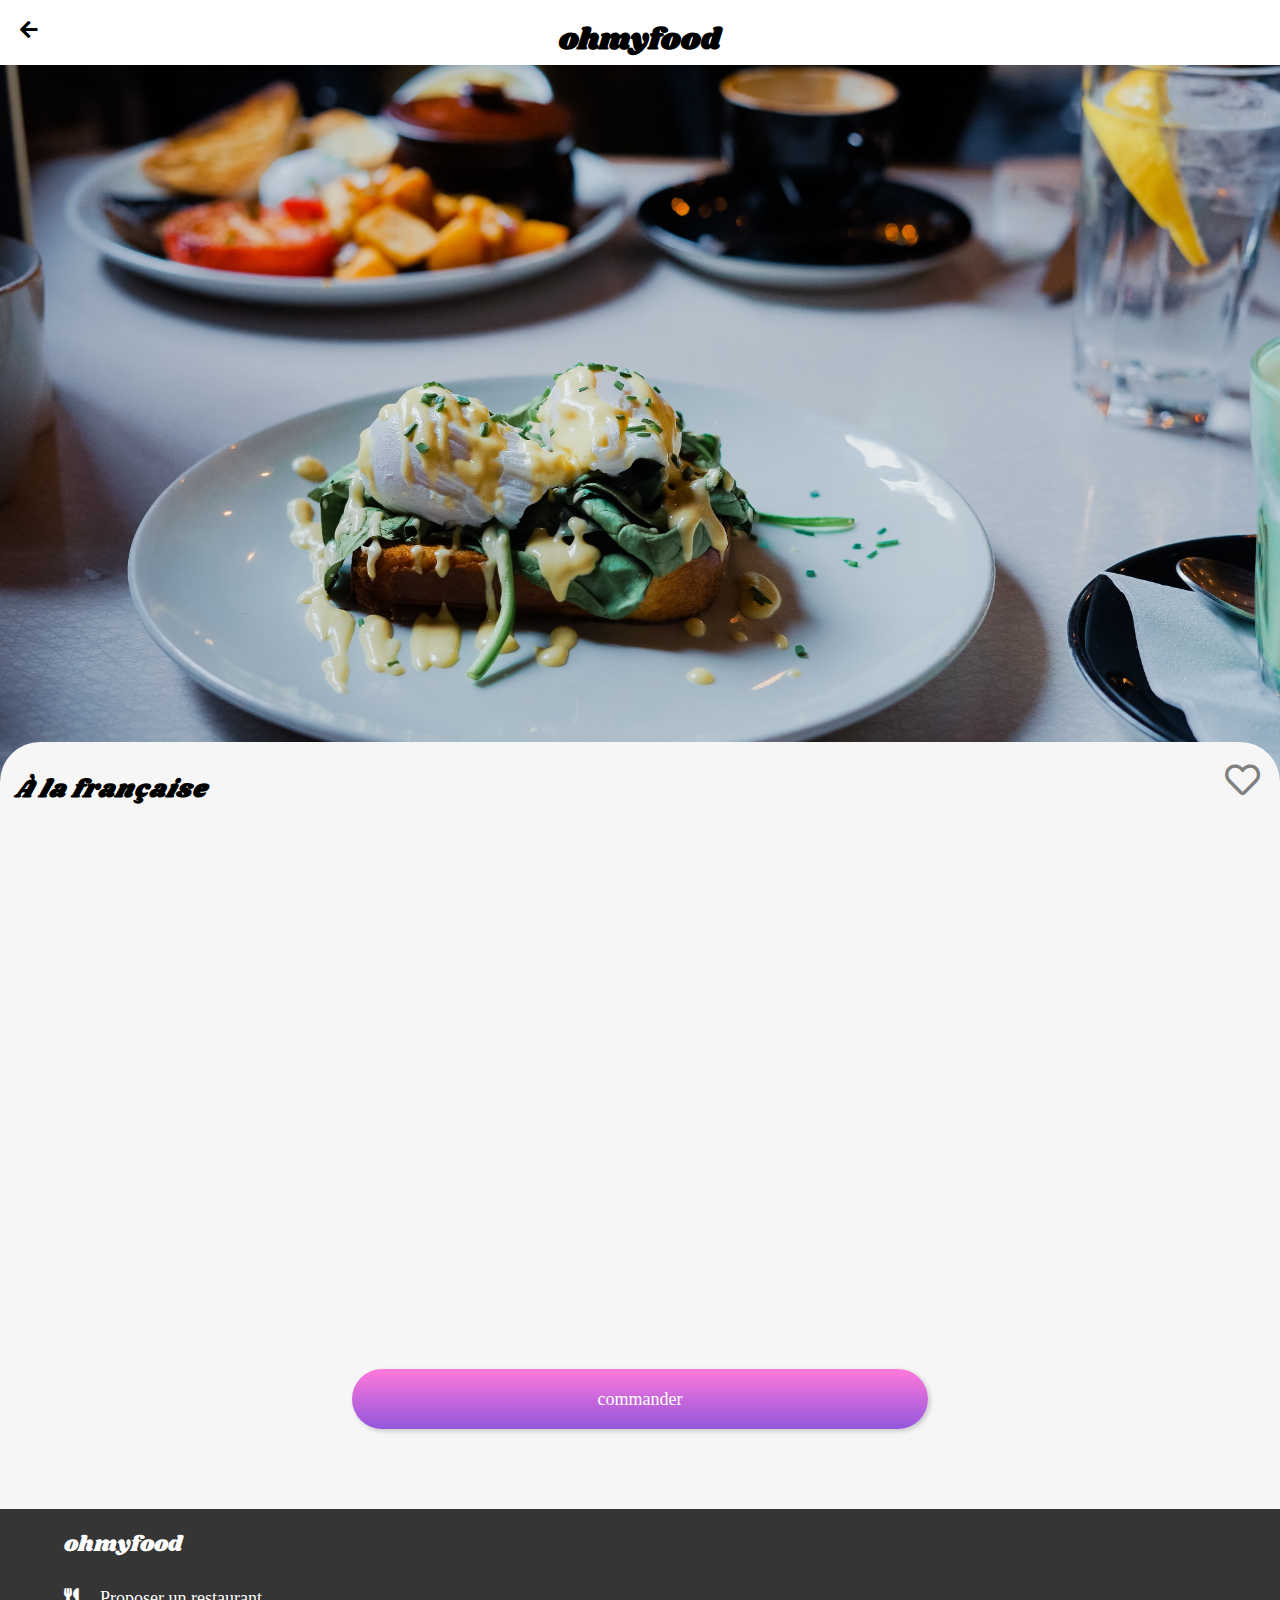
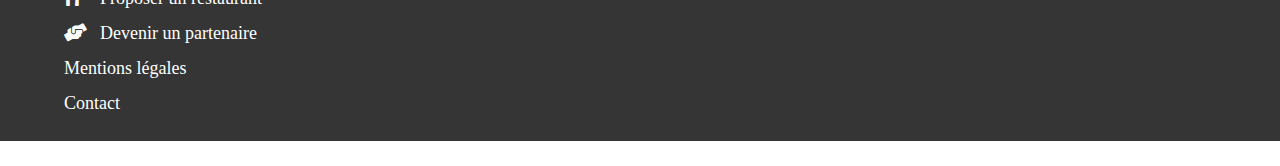
==== commit 19c68a6c: "--- Auto-Git Commit ---" ====
--- a/menu-1.html
+++ b/menu-1.html
@@ -1,5 +1,5 @@
 <!DOCTYPE html>
-<html lang="en">
+<html lang="fr">
 
 <head>
     <meta charset="UTF-8">
@@ -13,7 +13,9 @@
 
 <body>
     <header>
-        <a href="index.html"><i class="fas fa-arrow-left"></i></a>
+        <a href="index.html">
+            <i class="fas fa-arrow-left"></i>
+        </a>
         <h1>ohmyfood</h1>
     </header>
     <div class="banniere-image">
@@ -27,102 +29,129 @@
         <div class="menu">
             <div class="entree">
                 <h3><span>entr</span>ées</h3>
-                <div class="first">
-                    <div class="container_left">
-                        <h4>Tartare de poulpe acidulé</h4>
-                        <div class="desc">
-                            <p>Aux zestes d'orange</p>
-                            <span>25€</span>
+                <div class="menu-wrapper">
+                    <div class="first">
+                        <div class="container_left">
+                            <h4>Tartare de poulpe acidulé</h4>
+                            <div class="desc">
+                                <p>Aux zestes d'orange</p>
+                                <span>25€</span>
+                            </div>
+                        </div>
+                        <div class="container_right">
+                            <i class="fas fa-check"></i>
                         </div>
                     </div>
-                    <div class="container_right">
-                        <i class="fas fa-check"></i>
+                    <div class="second">
+                        <div class="container_left">
+                            <h4>Velouté de légumes d'antant</h4>
+                            <div class="desc">
+                                <p>Carrote, panais, topinambour</p>
+                                <span>35€</span>
+                            </div>
+                        </div>
+                        <div class="container_right">
+                            <i class="fas fa-check"></i>
+                        </div>
+                    </div>
+
+                    <div class="third">
+                        <div class="container_left">
+                            <h4>Soupe à l'oignon</h4>
+                            <div class="desc">
+                                <p>Révisitée</p>
+                                <span>20€</span>
+                            </div>
+                        </div>
+                        <div class="container_right">
+                            <i class="fas fa-check"></i>
+                        </div>
                     </div>
                 </div>
-                <div class="second">
-                    <div class="container_left">
-                        <h4>Velouté de légumes d'antant</h4>
-                        <div class="desc">
-                            <p>Carrote, panais, topinambour</p>
-                            <span>35€</span>
+            </div>
+            <div class="plat">
+                    
+                <h3><span>PLAT</span>S</h3>
+                <div class="menu-wrapper">
+                    <div class="first">
+                        <div class="container_left">
+                            <h4>Coquilles Saint-Jacques</h4>
+                            <div class="desc">
+                                <p>Accommpagnées d'une purée de panais</p>
+                                <span>40€</span>
+                            </div>
+                        </div>
+                        <div class="container_right">
+                            <i class="fas fa-check"></i>
                         </div>
                     </div>
-                    <div class="container_right"></div>
-                </div>
-
-                <div class="third">
-                    <div class="container_left">
-                        <h4>Soupe à l'oignon</h4>
-                        <div class="desc">
-                            <p>Révisitée</p>
-                            <span>20€</span>
+                    <div class="second">
+                        <div class="container_left">
+                            <h4>Magret de canard</h4>
+                            <div class="desc">
+                                <p>Et parmentier de pommes de terres</p>
+                                <span>35€</span>
+                            </div>
+                        </div>
+                        <div class="container_right">
+                            <i class="fas fa-check"></i>
                         </div>
                     </div>
-                    <div class="container_right"></div>
-                </div>
-                <div class="plat">
-                    <div class="coquille">
-                        <h3><span>PLAT</span>S</h3>
-                        <div class="first">
-                            <div class="container_left">
-                                <h4>Coquilles Saint-Jacques</h4>
-                                <div class="desc">
-                                    <p>Accommpagnées d'une purée de panais</p>
-                                    <span>40€</span>
-                                </div>
-                            </div>
-                            <div class="container_right"></div>
-                        </div>
-                        <div class="second">
-                            <div class="container_left">
-                            <h4>Magret de canard</h4>
-                            <div class="desc">
-                            <p>Et parmentier de pommes de terres</p>
-                            <span>35€</span></div></div>
-                            <div class="container_right"></div>
-                        </div>
-                        <div class="third">
-                            <div class="container_left">
+                    <div class="third">
+                        <div class="container_left">
                             <h4>Pigeonneau d'Ille-et-Vilaine</h4>
                             <div class="desc">
-                            <p>Sur son lit de gnocchis au légumes</p>
-                            <span>44€</span></div>
+                                <p>Sur son lit de gnocchis au légumes</p>
+                                <span>44€</span>
+                            </div>
                         </div>
-                        <div class="container_right"></div>
+                        <div class="container_right">
+                            <i class="fas fa-check"></i>
+                        </div>
                     </div>
 
                 </div>
-                <div class="dessert">
-                    <h3><span>DESS</span>ERTS</h3>
+            </div>
+            
+            <div class="dessert">
+                <h3><span>DESS</span>ERTS</h3>
+                <div class="menu-wrapper">
                     <div class="first">
                         <div class="container_left">
-                        <h4>Pétales de violettes glacés </h4>
-                        <div class="desc">
-                        <p>Et purée de noisettes</p>
-                        <span>18€</span></div></div>
-                        <div class="container_right"></div>
+                            <h4>Pétales de violettes glacés </h4>
+                            <div class="desc">
+                                <p>Et purée de noisettes</p>
+                                <span>18€</span></div></div>
+                        <div class="container_right">
+                            <i class="fas fa-check"></i>
+                        </div>
                     </div>
                     <div class="second">
                         <div class="container_left">
-                        <h4>Fondant au chocolat</h4>
-                        <div class="desc">
-                        <p>Revisité</p>
-                        <span>22€</span></div></div>
-                        <div class="container_right"></div>
+                            <h4>Fondant au chocolat</h4>
+                            <div class="desc">
+                                <p>Revisité</p>
+                                <span>22€</span></div></div>
+                        <div class="container_right">
+                            <i class="fas fa-check"></i>
+                        </div>
                     </div>
                     <div class="third">
                         <div class="container_left">
-                        <h4>Millefeuille croustillant</h4>
-                        <div class="desc">
-                        <p>Myrtilles et pâte d'amande</p>
-                        <span>23€</span></div></div>
-                        <div class="container_right"></div>
+                            <h4>Millefeuille croustillant</h4>
+                            <div class="desc">
+                            <p>Myrtilles et pâte d'amande</p>
+                            <span>23€</span></div></div>
+                        <div class="container_right">
+                            <i class="fas fa-check"></i>
+                        </div>
                     </div>
                 </div>
-                <div class="button">
-                    <p>commander</p>
-                </div>
             </div>
+            <div class="button">
+                <p>commander</p>
+            </div>
+        </div>
     </main>
 
     <footer>
@@ -131,13 +160,13 @@
             <a href="#">
                 <li> <i class='fas fa-utensils'></i>Proposer un restaurant</li>
             </a>
-            <a href="">
+            <a href="#">
                 <li> <i class='fas fa-hands-helping'></i>Devenir un partenaire</li>
             </a>
-            <a href="">
+            <a href="#">
                 <li>Mentions légales</li>
             </a>
-            <a href="">
+            <a href="#">
                 <li>Contact</li>
             </a>
         </ul>
--- a/style1.css
+++ b/style1.css
@@ -92,7 +92,6 @@
 div.banniere-image {
   width: 100%;
   position: relative;
-  background-color: rosybrown;
 }
 
 div.banniere-image::before {
@@ -116,10 +115,11 @@
 main {
   width: 100%;
   background-color: #f6f6f6;
+  margin: auto;
   position: relative;
   top: -65px;
   border-radius: 40px 40px 0 0;
-  padding-bottom: 100px;
+  padding-bottom: 25px;
 }
 
 main span.heart i.vide {
@@ -167,57 +167,74 @@
   margin-top: 35px;
 }
 
-main .menu .entree, main .menu .entree .plat, main .menu .entree .dessert {
-  background-color: #f6f6f6;
-  margin-bottom: 50px;
-}
-
-main .menu .entree h3, main .menu .entree .plat h3, main .menu .entree .dessert h3 {
-  width: 97%;
-  margin: 0 auto;
+main .menu .entree, main .menu .plat, main .menu .dessert {
+  -webkit-transform: scaleY(0);
+          transform: scaleY(0);
+  -webkit-transform-origin: top;
+          transform-origin: top;
+  -webkit-animation: progress 1.5s .2s forwards;
+          animation: progress 1.5s .2s forwards;
+}
+
+main .menu .entree h3, main .menu .plat h3, main .menu .dessert h3 {
+  width: 90%;
+  margin: 15px auto;
   text-transform: uppercase;
   font-family: 'Roboto-thin';
   font-size: 18px;
 }
 
-main .menu .entree h3 span, main .menu .entree .plat h3 span, main .menu .entree .dessert h3 span {
+main .menu .entree h3 span, main .menu .plat h3 span, main .menu .dessert h3 span {
   border-bottom: 2px solid #99E2D0;
   padding-bottom: 5px;
 }
 
-main .menu .entree .first, main .menu .entree .second, main .menu .entree .third, main .menu .entree .forth {
+main .menu .entree .menu-wrapper, main .menu .plat .menu-wrapper, main .menu .dessert .menu-wrapper {
+  width: 95%;
+  margin: 0 auto;
+}
+
+main .menu .entree .menu-wrapper .first, main .menu .plat .menu-wrapper .first, main .menu .dessert .menu-wrapper .first, main .menu .entree .menu-wrapper .second, main .menu .plat .menu-wrapper .second, main .menu .dessert .menu-wrapper .second, main .menu .entree .menu-wrapper .third, main .menu .plat .menu-wrapper .third, main .menu .dessert .menu-wrapper .third, main .menu .entree .menu-wrapper .forth, main .menu .plat .menu-wrapper .forth, main .menu .dessert .menu-wrapper .forth {
   display: -webkit-box;
   display: -ms-flexbox;
   display: flex;
-  width: 97%;
-  background-color: #fff;
+  width: 100%;
   margin: 0 auto;
   margin-top: 20px;
   margin-bottom: 15px;
+  margin-left: 0px;
   border-radius: 15px;
   -webkit-box-shadow: 3px 2px 8px rgba(0, 0, 0, 0.2);
           box-shadow: 3px 2px 8px rgba(0, 0, 0, 0.2);
   font-size: 18px;
 }
 
-main .menu .entree .first .container_left, main .menu .entree .second .container_left, main .menu .entree .third .container_left, main .menu .entree .forth .container_left {
+main .menu .entree .menu-wrapper .first .container_left, main .menu .plat .menu-wrapper .first .container_left, main .menu .dessert .menu-wrapper .first .container_left, main .menu .entree .menu-wrapper .second .container_left, main .menu .plat .menu-wrapper .second .container_left, main .menu .dessert .menu-wrapper .second .container_left, main .menu .entree .menu-wrapper .third .container_left, main .menu .plat .menu-wrapper .third .container_left, main .menu .dessert .menu-wrapper .third .container_left, main .menu .entree .menu-wrapper .forth .container_left, main .menu .plat .menu-wrapper .forth .container_left, main .menu .dessert .menu-wrapper .forth .container_left {
   width: 100%;
   margin-left: 10px;
-  background-color: #fff;
   -webkit-transform-origin: right;
           transform-origin: right;
-  -webkit-transition: .5s;
-  transition: .5s;
+  -webkit-transition: 1s;
+  transition: 1s;
   padding-top: 15px;
   padding-bottom: 15px;
-}
-
-main .menu .entree .first .container_left h4, main .menu .entree .second .container_left h4, main .menu .entree .third .container_left h4, main .menu .entree .forth .container_left h4 {
+  border-radius: 15px;
+}
+
+main .menu .entree .menu-wrapper .first .container_left h4, main .menu .plat .menu-wrapper .first .container_left h4, main .menu .dessert .menu-wrapper .first .container_left h4, main .menu .entree .menu-wrapper .second .container_left h4, main .menu .plat .menu-wrapper .second .container_left h4, main .menu .dessert .menu-wrapper .second .container_left h4, main .menu .entree .menu-wrapper .third .container_left h4, main .menu .plat .menu-wrapper .third .container_left h4, main .menu .dessert .menu-wrapper .third .container_left h4, main .menu .entree .menu-wrapper .forth .container_left h4, main .menu .plat .menu-wrapper .forth .container_left h4, main .menu .dessert .menu-wrapper .forth .container_left h4 {
+  width: 95%;
   font-family: "riboto-black";
   margin-bottom: 10px;
-}
-
-main .menu .entree .first .container_left .desc, main .menu .entree .second .container_left .desc, main .menu .entree .third .container_left .desc, main .menu .entree .forth .container_left .desc {
+  font-size: 18px;
+  white-space: nowrap;
+  text-overflow: ellipsis;
+  line-height: 25px;
+  overflow: hidden;
+}
+
+main .menu .entree .menu-wrapper .first .container_left .desc, main .menu .plat .menu-wrapper .first .container_left .desc, main .menu .dessert .menu-wrapper .first .container_left .desc, main .menu .entree .menu-wrapper .second .container_left .desc, main .menu .plat .menu-wrapper .second .container_left .desc, main .menu .dessert .menu-wrapper .second .container_left .desc, main .menu .entree .menu-wrapper .third .container_left .desc, main .menu .plat .menu-wrapper .third .container_left .desc, main .menu .dessert .menu-wrapper .third .container_left .desc, main .menu .entree .menu-wrapper .forth .container_left .desc, main .menu .plat .menu-wrapper .forth .container_left .desc, main .menu .dessert .menu-wrapper .forth .container_left .desc {
+  width: 100%;
+  margin: 0 auto;
   display: -webkit-box;
   display: -ms-flexbox;
   display: flex;
@@ -226,26 +243,30 @@
           justify-content: space-between;
 }
 
-main .menu .entree .first .container_left .desc p, main .menu .entree .second .container_left .desc p, main .menu .entree .third .container_left .desc p, main .menu .entree .forth .container_left .desc p {
+main .menu .entree .menu-wrapper .first .container_left .desc p, main .menu .plat .menu-wrapper .first .container_left .desc p, main .menu .dessert .menu-wrapper .first .container_left .desc p, main .menu .entree .menu-wrapper .second .container_left .desc p, main .menu .plat .menu-wrapper .second .container_left .desc p, main .menu .dessert .menu-wrapper .second .container_left .desc p, main .menu .entree .menu-wrapper .third .container_left .desc p, main .menu .plat .menu-wrapper .third .container_left .desc p, main .menu .dessert .menu-wrapper .third .container_left .desc p, main .menu .entree .menu-wrapper .forth .container_left .desc p, main .menu .plat .menu-wrapper .forth .container_left .desc p, main .menu .dessert .menu-wrapper .forth .container_left .desc p {
   font-family: "riboto-thin";
-}
-
-main .menu .entree .first .container_left .desc span, main .menu .entree .second .container_left .desc span, main .menu .entree .third .container_left .desc span, main .menu .entree .forth .container_left .desc span {
+  font-size: 16px;
+  white-space: nowrap;
+  text-overflow: ellipsis;
+  overflow: hidden;
+}
+
+main .menu .entree .menu-wrapper .first .container_left .desc span, main .menu .plat .menu-wrapper .first .container_left .desc span, main .menu .dessert .menu-wrapper .first .container_left .desc span, main .menu .entree .menu-wrapper .second .container_left .desc span, main .menu .plat .menu-wrapper .second .container_left .desc span, main .menu .dessert .menu-wrapper .second .container_left .desc span, main .menu .entree .menu-wrapper .third .container_left .desc span, main .menu .plat .menu-wrapper .third .container_left .desc span, main .menu .dessert .menu-wrapper .third .container_left .desc span, main .menu .entree .menu-wrapper .forth .container_left .desc span, main .menu .plat .menu-wrapper .forth .container_left .desc span, main .menu .dessert .menu-wrapper .forth .container_left .desc span {
   display: block;
   font-family: "riboto-black";
+  font-size: 16px;
   margin-right: 25px;
   margin-left: 15px;
 }
 
-main .menu .entree .first .container_right, main .menu .entree .second .container_right, main .menu .entree .third .container_right, main .menu .entree .forth .container_right {
+main .menu .entree .menu-wrapper .first .container_right, main .menu .plat .menu-wrapper .first .container_right, main .menu .dessert .menu-wrapper .first .container_right, main .menu .entree .menu-wrapper .second .container_right, main .menu .plat .menu-wrapper .second .container_right, main .menu .dessert .menu-wrapper .second .container_right, main .menu .entree .menu-wrapper .third .container_right, main .menu .plat .menu-wrapper .third .container_right, main .menu .dessert .menu-wrapper .third .container_right, main .menu .entree .menu-wrapper .forth .container_right, main .menu .plat .menu-wrapper .forth .container_right, main .menu .dessert .menu-wrapper .forth .container_right {
   width: 0;
-  -webkit-transform: scaleX(1);
-          transform: scaleX(1);
+  border-radius: 0 15px 15px 0;
   -webkit-transform-origin: right;
           transform-origin: right;
   background-color: #99E2D0;
-  -webkit-transition: .5s;
-  transition: .5s;
+  -webkit-transition: 1s;
+  transition: 1s;
   display: -webkit-box;
   display: -ms-flexbox;
   display: flex;
@@ -257,46 +278,62 @@
           align-items: center;
 }
 
-main .menu .entree .first .container_right i, main .menu .entree .second .container_right i, main .menu .entree .third .container_right i, main .menu .entree .forth .container_right i {
-  display: none;
+main .menu .entree .menu-wrapper .first .container_right i, main .menu .plat .menu-wrapper .first .container_right i, main .menu .dessert .menu-wrapper .first .container_right i, main .menu .entree .menu-wrapper .second .container_right i, main .menu .plat .menu-wrapper .second .container_right i, main .menu .dessert .menu-wrapper .second .container_right i, main .menu .entree .menu-wrapper .third .container_right i, main .menu .plat .menu-wrapper .third .container_right i, main .menu .dessert .menu-wrapper .third .container_right i, main .menu .entree .menu-wrapper .forth .container_right i, main .menu .plat .menu-wrapper .forth .container_right i, main .menu .dessert .menu-wrapper .forth .container_right i {
+  visibility: hidden;
   width: 50px;
   height: 50px;
   background-color: red;
   text-align: center;
   line-height: 50px;
   border-radius: 50%;
-  -webkit-transform: rotate(0);
-          transform: rotate(0);
-  -webkit-transition: 1s;
-  transition: 1s;
   font-size: 30px;
   background-color: #fff;
   color: #99E2D0;
-}
-
-main .menu .entree .first:active .container_left, main .menu .entree .second:active .container_left, main .menu .entree .third:active .container_left, main .menu .entree .forth:active .container_left {
-  width: 65%;
-}
-
-main .menu .entree .first:active .container_left h4, main .menu .entree .second:active .container_left h4, main .menu .entree .third:active .container_left h4, main .menu .entree .forth:active .container_left h4, main .menu .entree .first:active .container_left p, main .menu .entree .second:active .container_left p, main .menu .entree .third:active .container_left p, main .menu .entree .forth:active .container_left p {
-  white-space: nowrap;
-  text-overflow: ellipsis;
-  overflow: hidden;
-}
-
-main .menu .entree .first:active .container_right, main .menu .entree .second:active .container_right, main .menu .entree .third:active .container_right, main .menu .entree .forth:active .container_right {
-  width: 35%;
-}
-
-main .menu .entree .first:active .container_right i, main .menu .entree .second:active .container_right i, main .menu .entree .third:active .container_right i, main .menu .entree .forth:active .container_right i {
-  display: block;
-}
-
-main .menu .entree .button {
+  -webkit-transform: rotate(0deg);
+          transform: rotate(0deg);
+  -webkit-transition: -webkit-transform 1s;
+  transition: -webkit-transform 1s;
+  transition: transform 1s;
+  transition: transform 1s, -webkit-transform 1s;
+}
+
+main .menu .entree .menu-wrapper .first:hover .container_left, main .menu .plat .menu-wrapper .first:hover .container_left, main .menu .dessert .menu-wrapper .first:hover .container_left, main .menu .entree .menu-wrapper .second:hover .container_left, main .menu .plat .menu-wrapper .second:hover .container_left, main .menu .dessert .menu-wrapper .second:hover .container_left, main .menu .entree .menu-wrapper .third:hover .container_left, main .menu .plat .menu-wrapper .third:hover .container_left, main .menu .dessert .menu-wrapper .third:hover .container_left, main .menu .entree .menu-wrapper .forth:hover .container_left, main .menu .plat .menu-wrapper .forth:hover .container_left, main .menu .dessert .menu-wrapper .forth:hover .container_left {
+  width: 70%;
+}
+
+main .menu .entree .menu-wrapper .first:hover .container_right, main .menu .plat .menu-wrapper .first:hover .container_right, main .menu .dessert .menu-wrapper .first:hover .container_right, main .menu .entree .menu-wrapper .second:hover .container_right, main .menu .plat .menu-wrapper .second:hover .container_right, main .menu .dessert .menu-wrapper .second:hover .container_right, main .menu .entree .menu-wrapper .third:hover .container_right, main .menu .plat .menu-wrapper .third:hover .container_right, main .menu .dessert .menu-wrapper .third:hover .container_right, main .menu .entree .menu-wrapper .forth:hover .container_right, main .menu .plat .menu-wrapper .forth:hover .container_right, main .menu .dessert .menu-wrapper .forth:hover .container_right {
+  width: 30%;
+}
+
+main .menu .entree .menu-wrapper .first:hover .container_right i, main .menu .plat .menu-wrapper .first:hover .container_right i, main .menu .dessert .menu-wrapper .first:hover .container_right i, main .menu .entree .menu-wrapper .second:hover .container_right i, main .menu .plat .menu-wrapper .second:hover .container_right i, main .menu .dessert .menu-wrapper .second:hover .container_right i, main .menu .entree .menu-wrapper .third:hover .container_right i, main .menu .plat .menu-wrapper .third:hover .container_right i, main .menu .dessert .menu-wrapper .third:hover .container_right i, main .menu .entree .menu-wrapper .forth:hover .container_right i, main .menu .plat .menu-wrapper .forth:hover .container_right i, main .menu .dessert .menu-wrapper .forth:hover .container_right i {
+  visibility: visible;
+  -webkit-transform: rotate(360deg);
+          transform: rotate(360deg);
+}
+
+main .menu .plat {
+  -webkit-transform: scaleY(0);
+          transform: scaleY(0);
+  -webkit-transform-origin: top;
+          transform-origin: top;
+  -webkit-animation: progress 1.5s 1.5s forwards;
+          animation: progress 1.5s 1.5s forwards;
+}
+
+main .menu .dessert {
+  -webkit-transform: scaleY(0);
+          transform: scaleY(0);
+  -webkit-transform-origin: top;
+          transform-origin: top;
+  -webkit-animation: progress 1.5s 2.6s forwards;
+          animation: progress 1.5s 2.6s forwards;
+}
+
+main .menu .button {
   width: 45%;
   height: 60px;
   background-color: #FF79DA;
-  margin: 0 auto;
+  margin: 55px auto;
   text-align: center;
   line-height: 60px;
   border-radius: 40px;
@@ -309,28 +346,44 @@
           box-shadow: 2px 2px 5px rgba(0, 0, 0, 0.2);
 }
 
-main .menu .entree .button:hover {
+main .menu .button:hover {
   background: -webkit-gradient(linear, left top, left bottom, from(#fface8), to(#ae80e5));
   background: linear-gradient(180deg, #fface8, #ae80e5);
   -webkit-box-shadow: 2px 2px 5px rgba(0, 0, 0, 0.6);
           box-shadow: 2px 2px 5px rgba(0, 0, 0, 0.6);
 }
 
-main .menu footer {
+@media (min-width: 980px) {
+  main .menu .entree .menu-wrapper, main .menu .plat .menu-wrapper, main .menu .dessert .menu-wrapper {
+    display: -webkit-box;
+    display: -ms-flexbox;
+    display: flex;
+    -ms-flex-wrap: wrap;
+        flex-wrap: wrap;
+    -webkit-box-pack: justify;
+        -ms-flex-pack: justify;
+            justify-content: space-between;
+  }
+  main .menu .entree .menu-wrapper .first, main .menu .plat .menu-wrapper .first, main .menu .dessert .menu-wrapper .first, main .menu .entree .menu-wrapper .second, main .menu .plat .menu-wrapper .second, main .menu .dessert .menu-wrapper .second, main .menu .entree .menu-wrapper .third, main .menu .plat .menu-wrapper .third, main .menu .dessert .menu-wrapper .third, main .menu .entree .menu-wrapper .forth, main .menu .plat .menu-wrapper .forth, main .menu .dessert .menu-wrapper .forth {
+    width: 32%;
+  }
+}
+
+footer {
   width: 100%;
   background-color: #353535;
   margin: 0 auto;
   color: #fff;
-  margin-top: -70px;
+  margin-top: -65px;
   margin-bottom: 25px;
   padding-bottom: 20px;
 }
 
-main .menu footer a {
+footer a {
   color: #fff;
 }
 
-main .menu footer h2 {
+footer h2 {
   font-family: 'shirikhand';
   font-size: 22px;
   font-weight: 200;
@@ -339,20 +392,34 @@
   width: 90%;
 }
 
-main .menu footer ul {
+footer ul {
   width: 90%;
   margin: 0 auto;
   font-family: 'riboto-medium';
   font-size: 18px;
 }
 
-main .menu footer ul li {
+footer ul li {
   line-height: 35px;
 }
 
-main .menu footer ul li i {
+footer ul li i {
   display: inline-block;
   width: 20px;
   margin-right: 16px;
 }
+
+@-webkit-keyframes progress {
+  100% {
+    -webkit-transform: scaleY(1);
+            transform: scaleY(1);
+  }
+}
+
+@keyframes progress {
+  100% {
+    -webkit-transform: scaleY(1);
+            transform: scaleY(1);
+  }
+}
 /*# sourceMappingURL=style1.css.map */